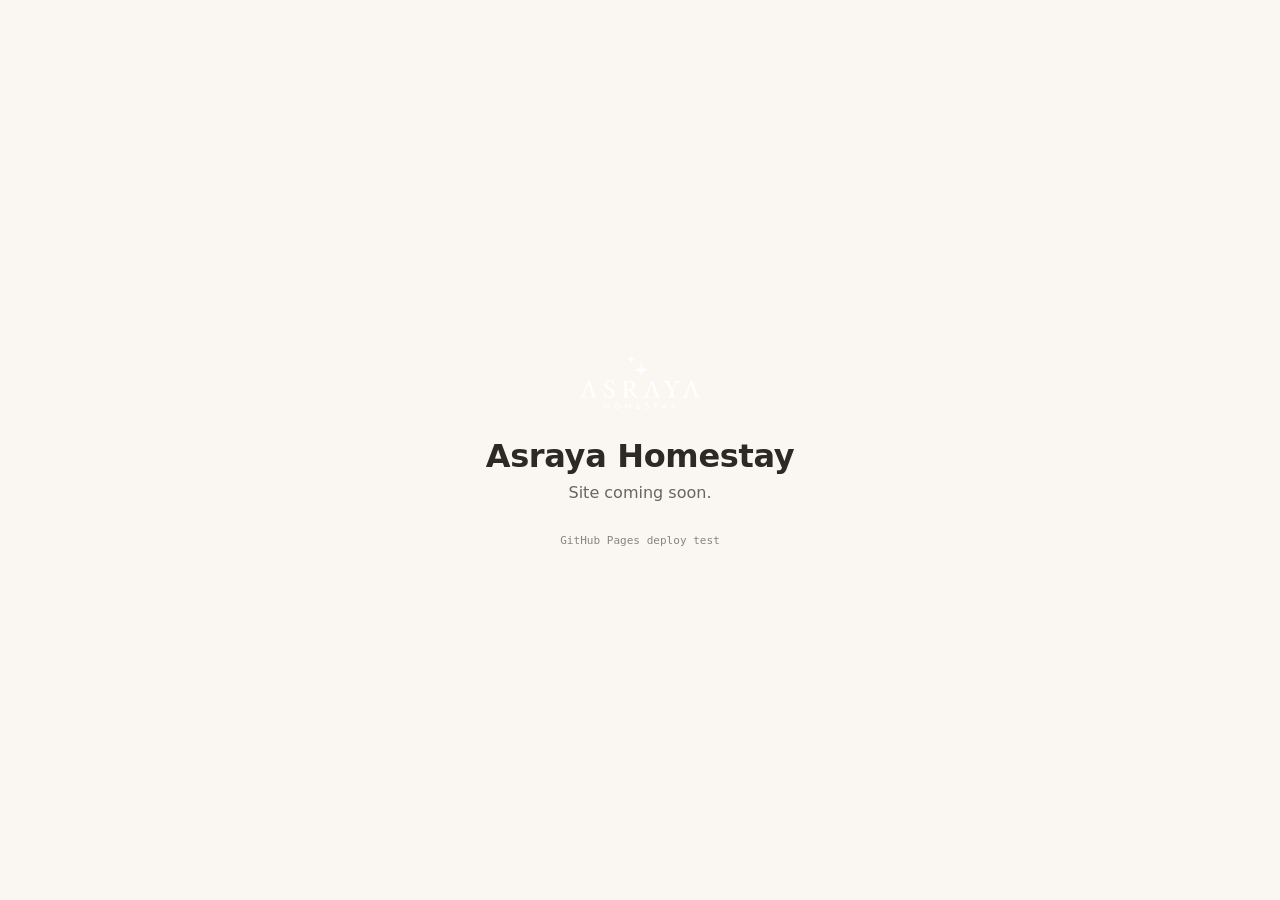
==== index.html @ b97899e9 "Add placeholder page to verify GitHub Pages deploy Co-Authored-By: Claude Opus 5 (1M context) <norep" ====
<!DOCTYPE html>
<html lang="en">
<head>
<meta charset="utf-8">
<meta name="viewport" content="width=device-width, initial-scale=1">
<title>Asraya Homestay</title>
<style>
  :root { color-scheme: light dark; }
  body {
    margin: 0;
    min-height: 100vh;
    display: grid;
    place-items: center;
    font-family: ui-sans-serif, system-ui, -apple-system, "Segoe UI", sans-serif;
    background: #faf7f2;
    color: #2c2a26;
  }
  @media (prefers-color-scheme: dark) {
    body { background: #17150f; color: #ece7dd; }
  }
  main { text-align: center; padding: 2rem; }
  img { width: 120px; height: auto; margin-bottom: 1.5rem; }
  h1 { font-size: 2rem; font-weight: 600; margin: 0 0 .5rem; letter-spacing: -.01em; }
  p { margin: 0; opacity: .7; }
  code { font-size: .85em; opacity: .55; display: block; margin-top: 2rem; }
</style>
</head>
<body>
<main>
  <img src="./logo.svg" alt="Asraya Homestay logo">
  <h1>Asraya Homestay</h1>
  <p>Site coming soon.</p>
  <code>GitHub Pages deploy test</code>
</main>
</body>
</html>
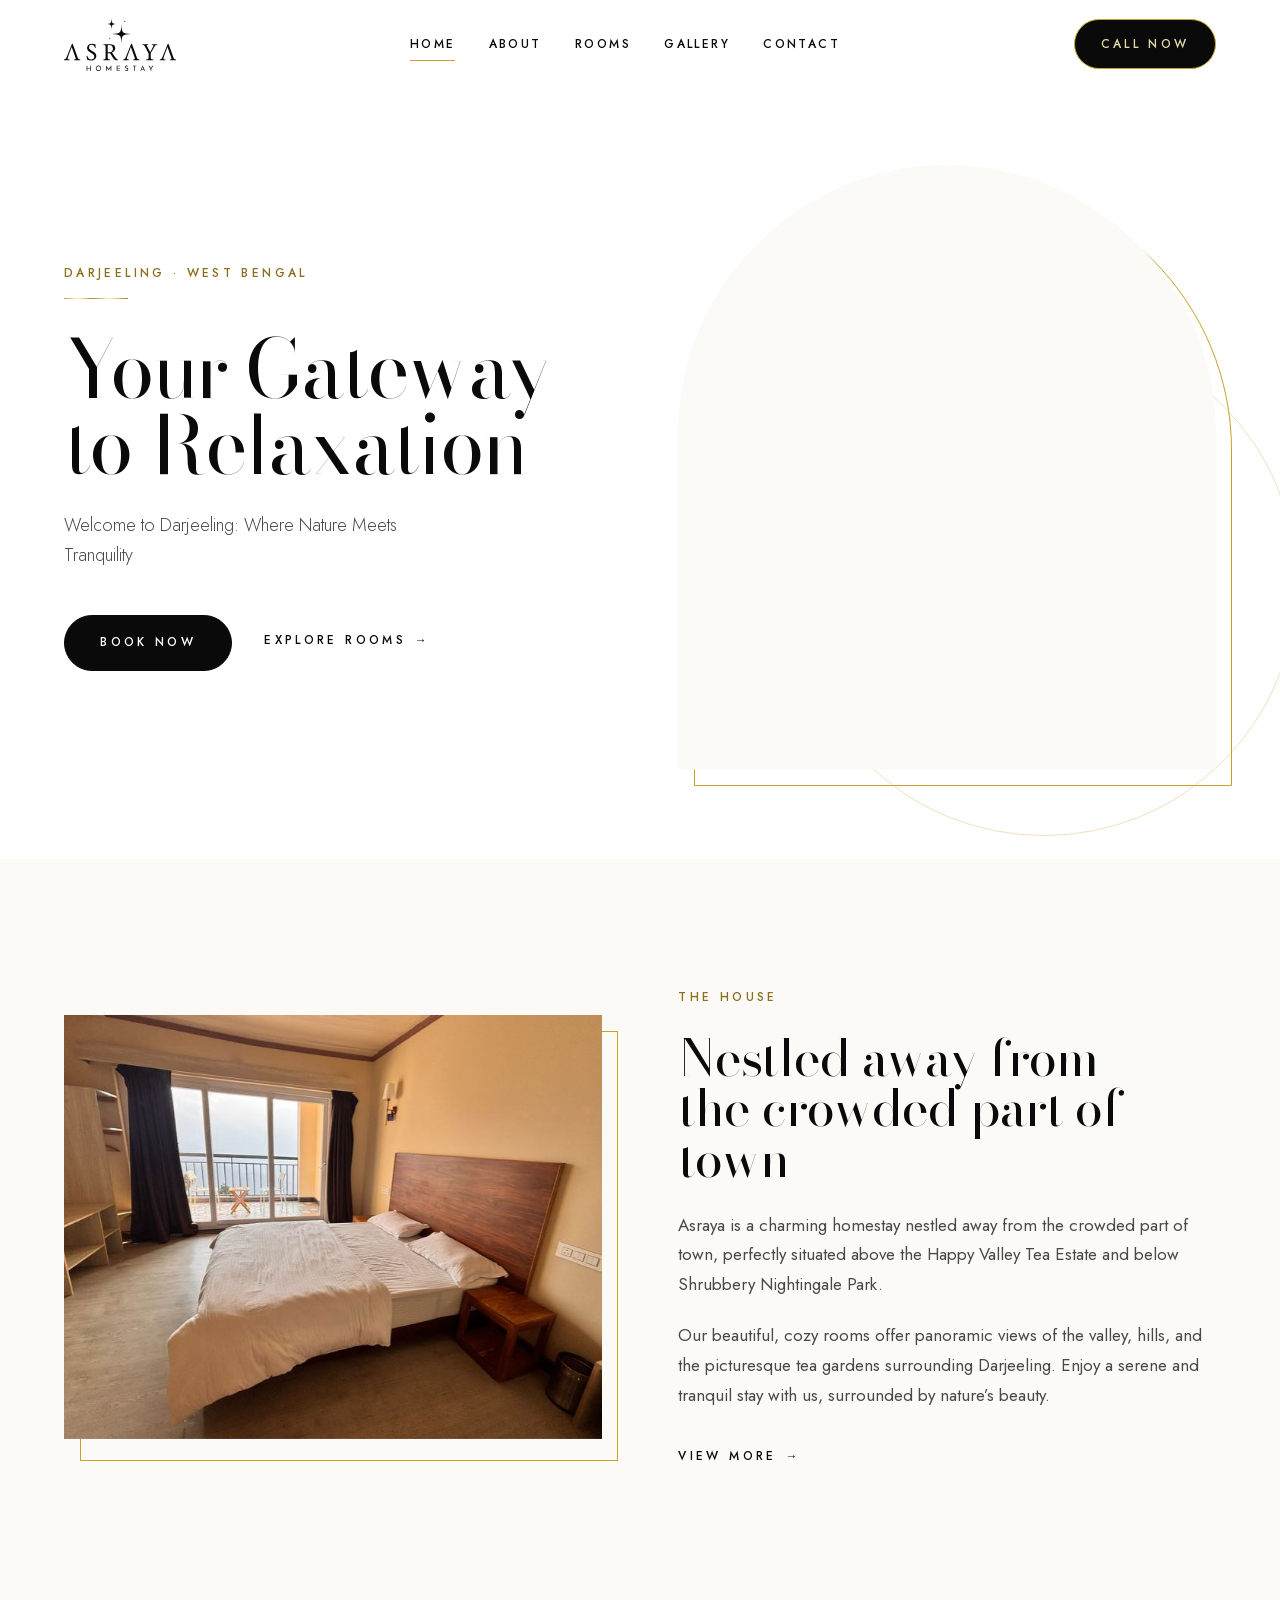
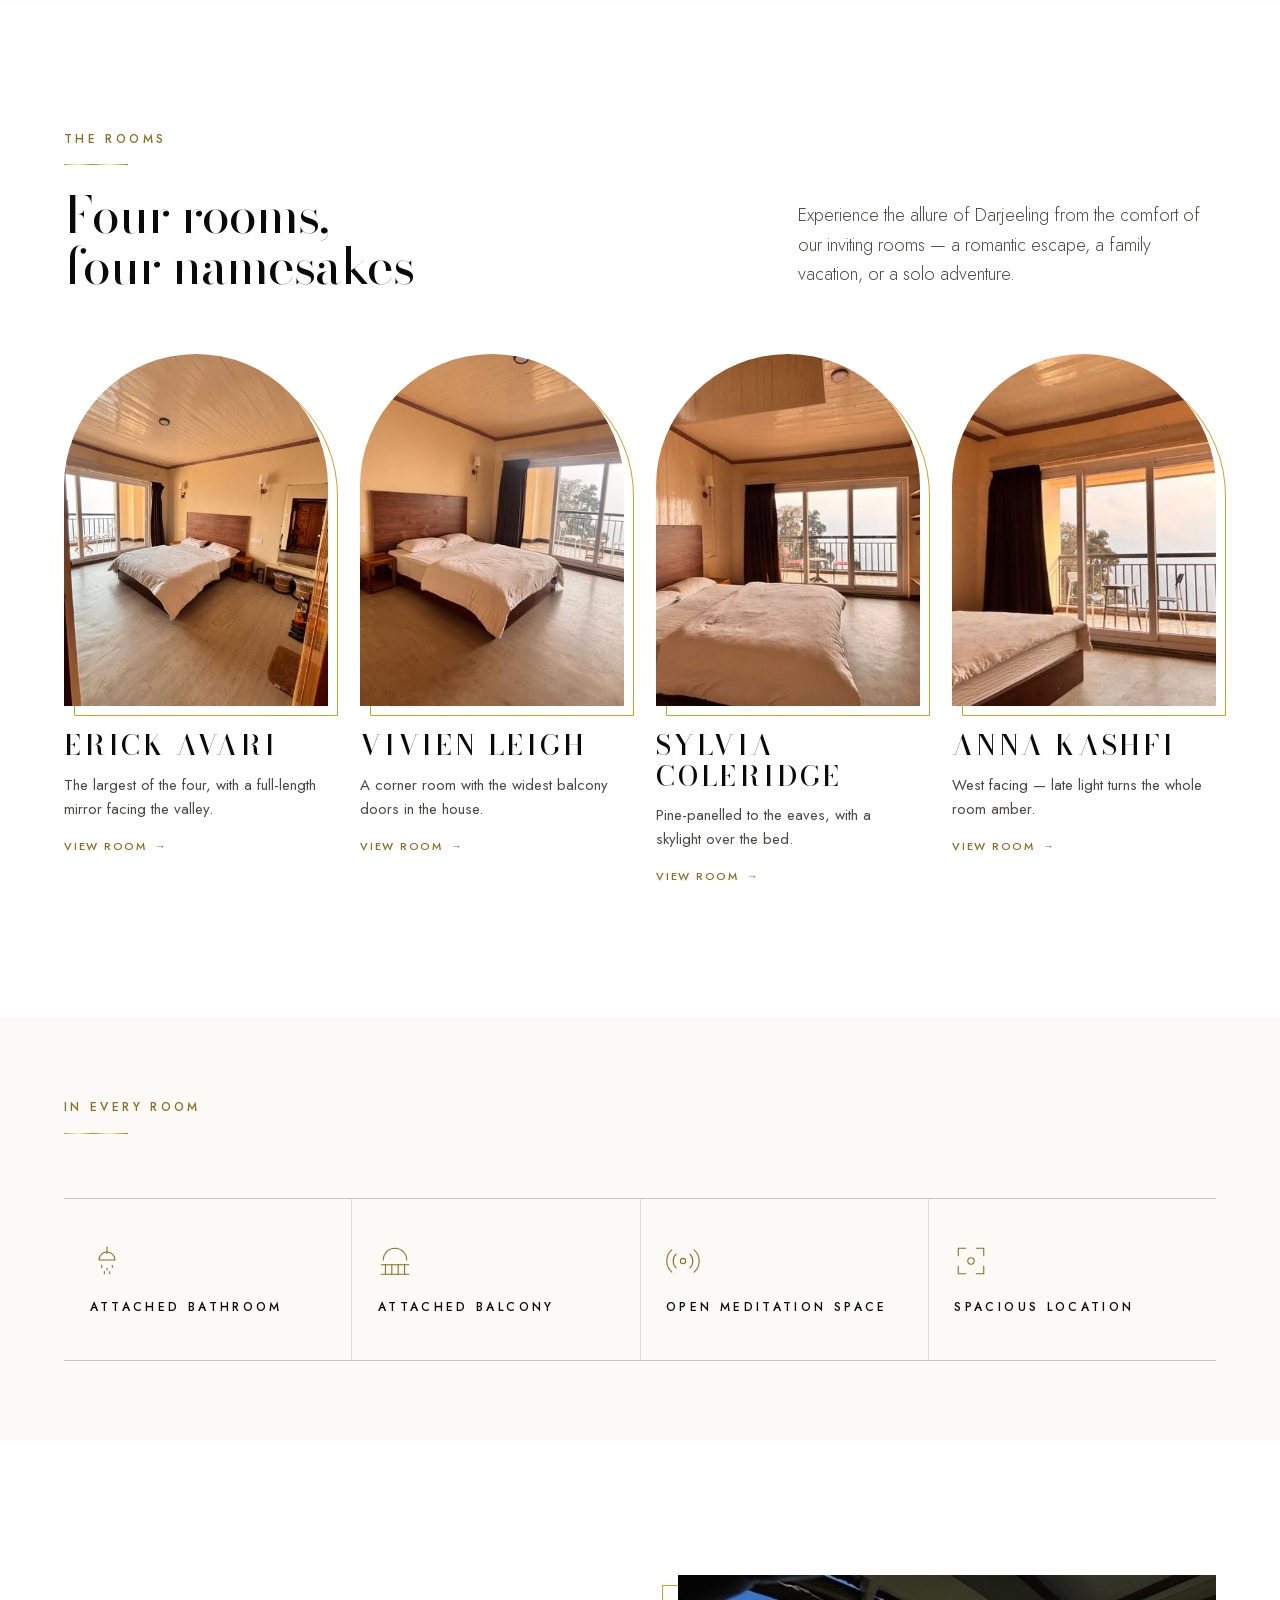
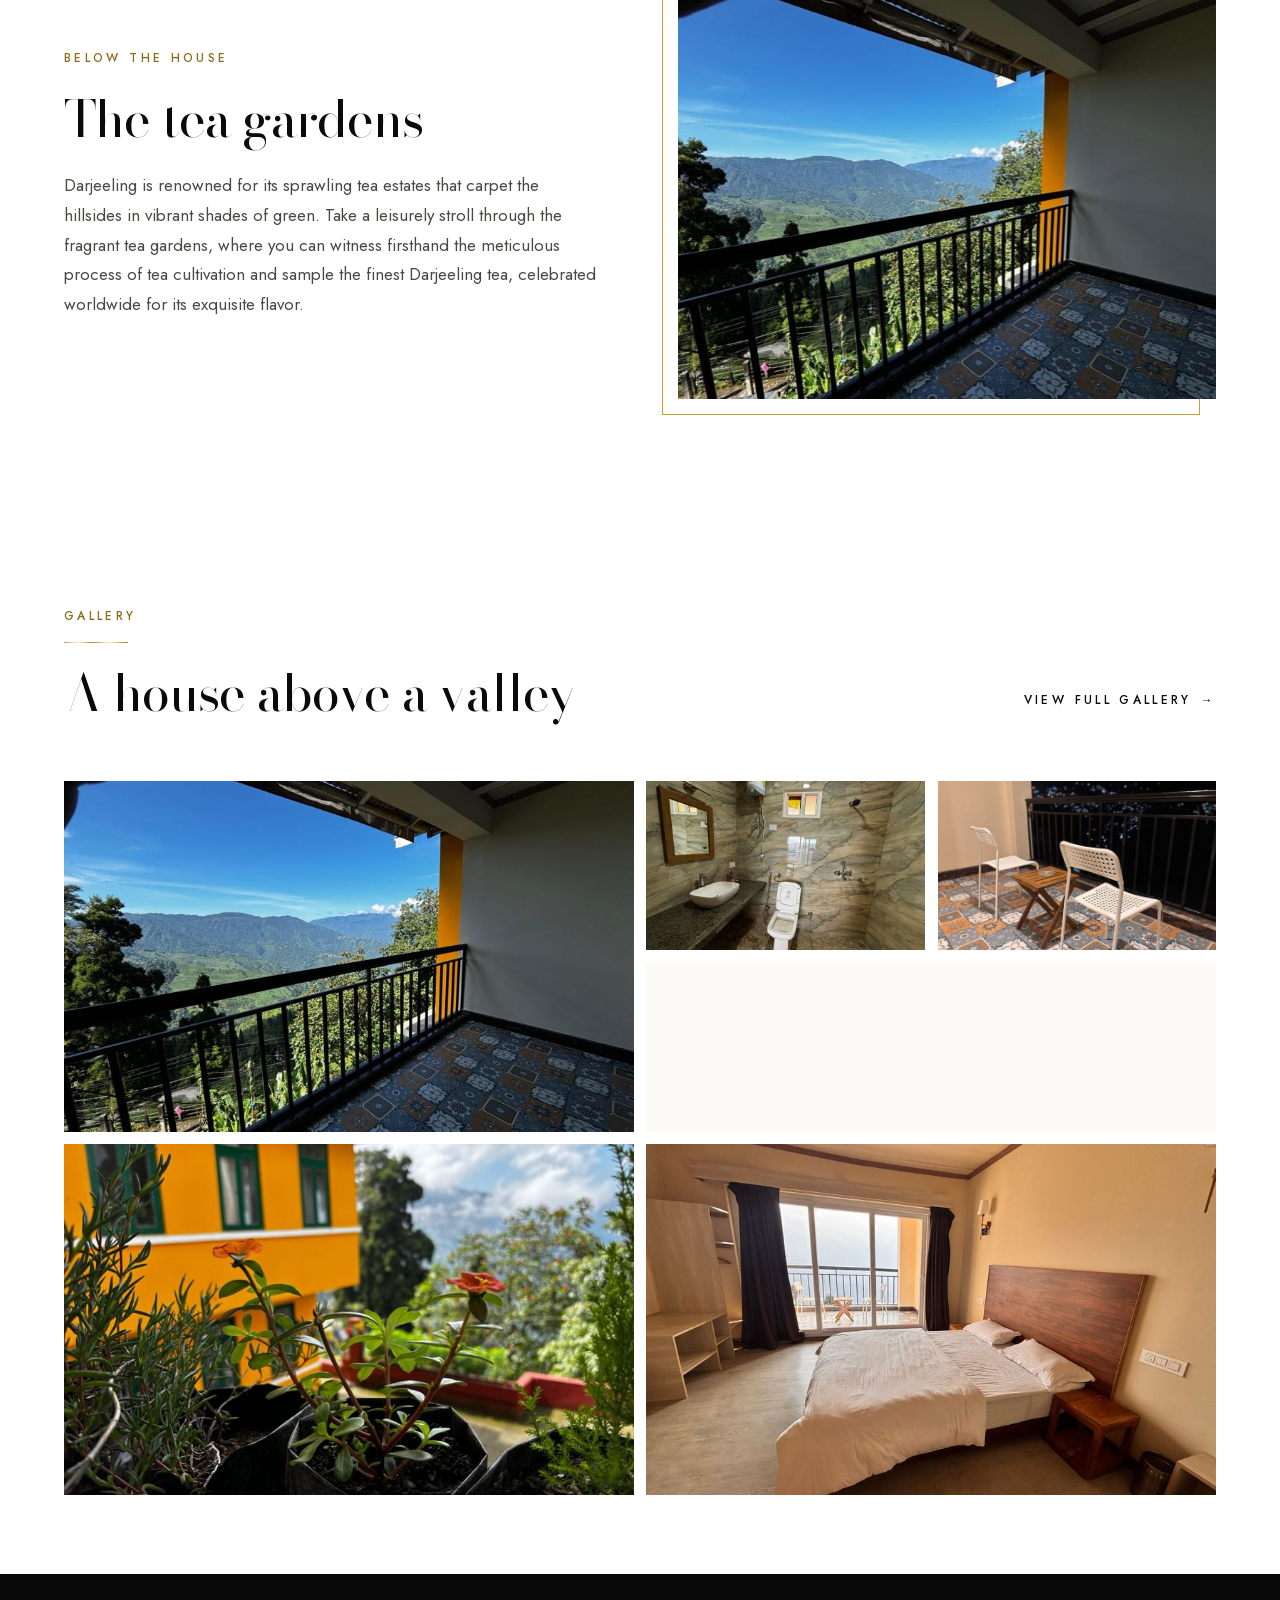
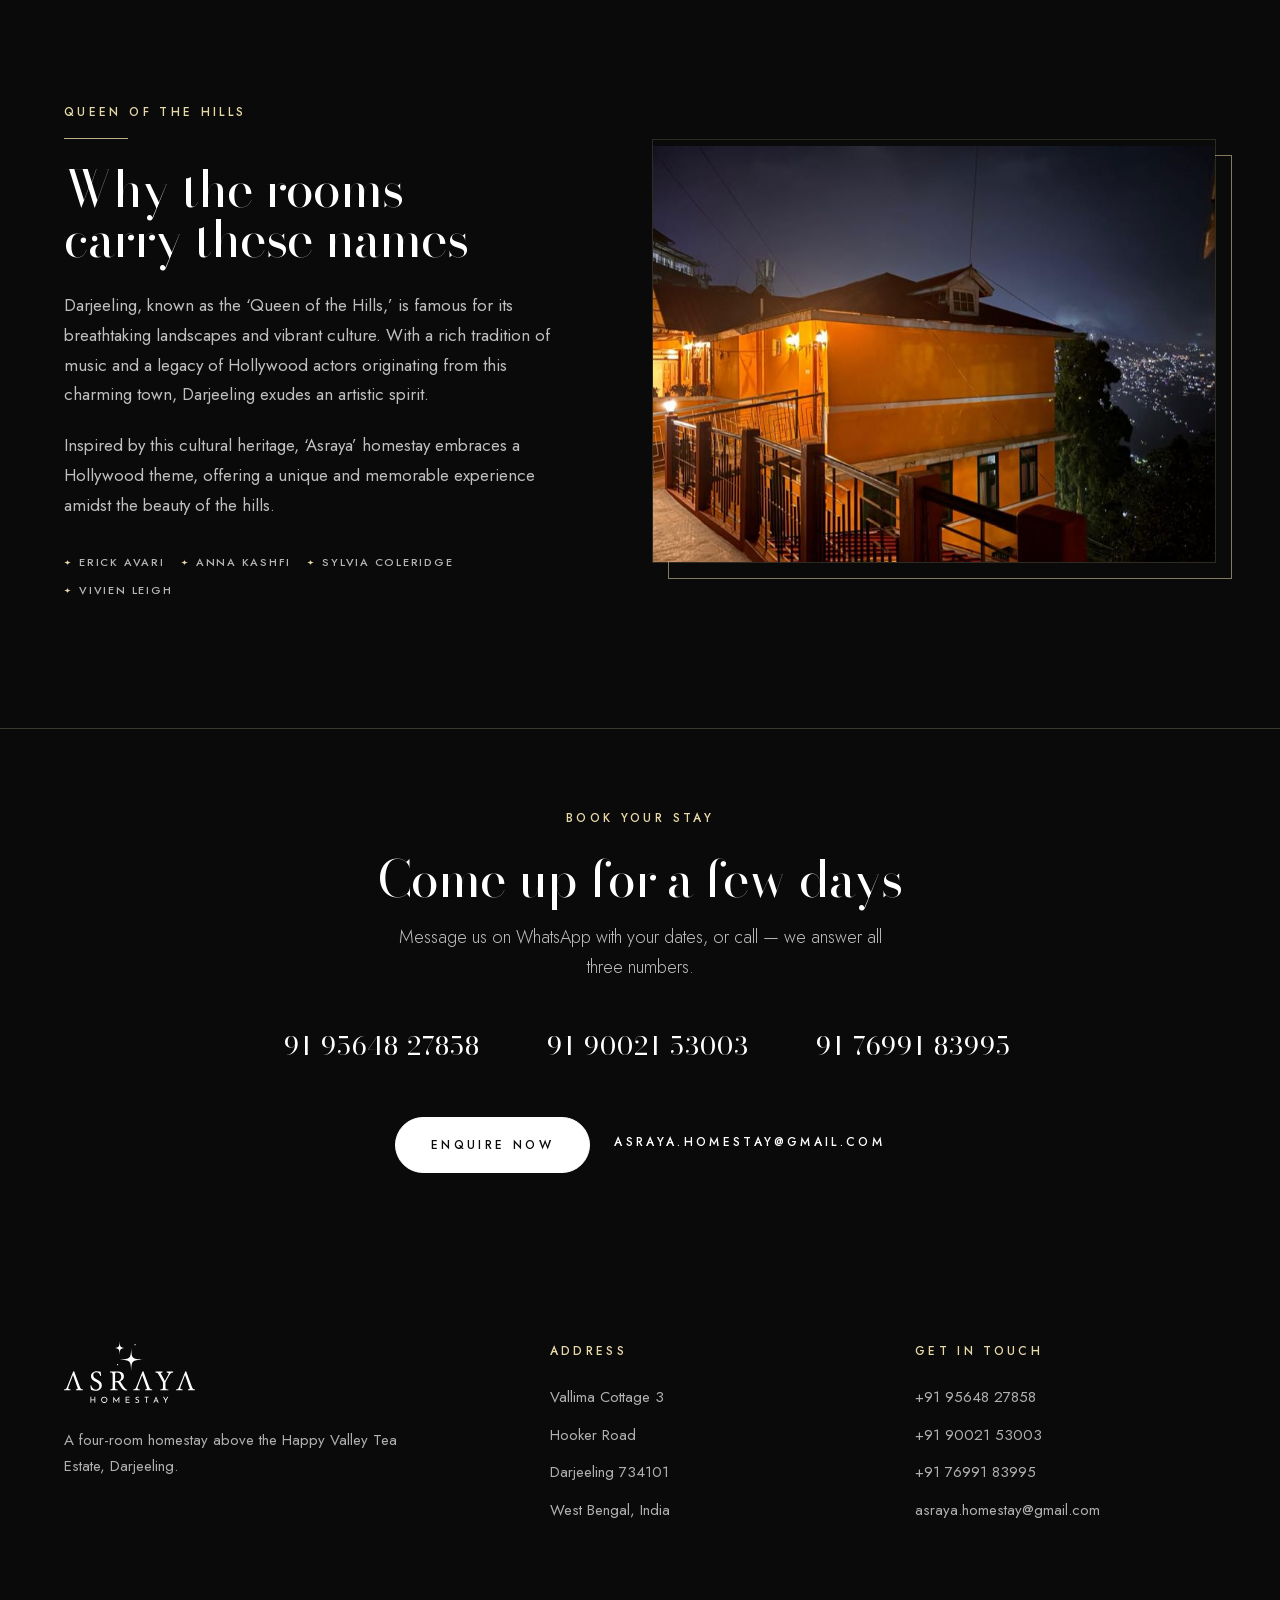
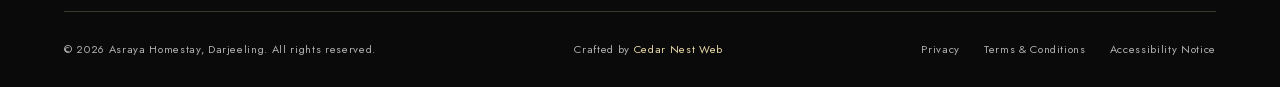
==== commit daeb8d37: "Build the Asraya Homestay site Five hand-written static pages (home, about, rooms, gallery, contact)" ====
--- a/index.html
+++ b/index.html
@@ -3,34 +3,545 @@
 <head>
 <meta charset="utf-8">
 <meta name="viewport" content="width=device-width, initial-scale=1">
-<title>Asraya Homestay</title>
-<style>
-  :root { color-scheme: light dark; }
-  body {
-    margin: 0;
-    min-height: 100vh;
-    display: grid;
-    place-items: center;
-    font-family: ui-sans-serif, system-ui, -apple-system, "Segoe UI", sans-serif;
-    background: #faf7f2;
-    color: #2c2a26;
-  }
-  @media (prefers-color-scheme: dark) {
-    body { background: #17150f; color: #ece7dd; }
-  }
-  main { text-align: center; padding: 2rem; }
-  img { width: 120px; height: auto; margin-bottom: 1.5rem; }
-  h1 { font-size: 2rem; font-weight: 600; margin: 0 0 .5rem; letter-spacing: -.01em; }
-  p { margin: 0; opacity: .7; }
-  code { font-size: .85em; opacity: .55; display: block; margin-top: 2rem; }
-</style>
+
+<title>Asraya Homestay — Darjeeling | Above Happy Valley Tea Estate</title>
+<meta name="description" content="A four-room homestay above the Happy Valley Tea Estate in Darjeeling, with panoramic valley views, attached balconies and vegetarian home-cooked meals.">
+<link rel="canonical" href="https://paharlaya.github.io/Asraya-Homestay/">
+
+<meta property="og:type" content="website">
+<meta property="og:title" content="Asraya Homestay — Darjeeling">
+<meta property="og:description" content="A four-room homestay above the Happy Valley Tea Estate in Darjeeling, with panoramic valley views and attached balconies.">
+<meta property="og:image" content="https://paharlaya.github.io/Asraya-Homestay/assets/img/gallery/exterior-dusk.jpg">
+<meta name="twitter:card" content="summary_large_image">
+<meta name="theme-color" content="#0A0A0A">
+
+<link rel="icon" href="./assets/img/brand/favicon.svg" type="image/svg+xml">
+
+<link rel="preload" href="./assets/fonts/bodoni-moda-var-latin.woff2" as="font" type="font/woff2" crossorigin>
+<link rel="preload" href="./assets/fonts/jost-var-latin.woff2" as="font" type="font/woff2" crossorigin>
+<link rel="preload" href="./assets/img/hero/balcony-golden-hour.jpg" as="image">
+<link rel="stylesheet" href="./assets/css/style.css">
+
+<!-- Sets .js before first paint so animated elements can start hidden.
+     Without JS the class never lands and everything renders visible. -->
+<script>document.documentElement.classList.add('js');</script>
 </head>
 <body>
-<main>
-  <img src="./logo.svg" alt="Asraya Homestay logo">
-  <h1>Asraya Homestay</h1>
-  <p>Site coming soon.</p>
-  <code>GitHub Pages deploy test</code>
+
+<a class="skip" href="#main">Skip to content</a>
+
+<!-- ===== HEADER ========================================================= -->
+<header class="header" id="header">
+  <div class="header__inner">
+    <a class="logo" href="./index.html">
+      <span class="logo__mark" aria-hidden="true"></span>
+      <span class="sr-only">Asraya Homestay — home</span>
+    </a>
+
+    <nav class="nav" aria-label="Primary">
+      <a class="nav__link" href="./index.html" aria-current="page">Home</a>
+      <a class="nav__link" href="./about.html">About</a>
+      <a class="nav__link" href="./rooms.html">Rooms</a>
+      <a class="nav__link" href="./gallery.html">Gallery</a>
+      <a class="nav__link" href="./contact.html">Contact</a>
+    </nav>
+
+    <div class="header__actions">
+      <a class="btn btn--call" href="tel:+919564827858">Call Now</a>
+      <button class="burger" type="button" id="burger"
+              aria-label="Open menu" aria-expanded="false" aria-controls="drawer">
+        <span class="burger__box" aria-hidden="true"><span></span><span></span></span>
+      </button>
+    </div>
+  </div>
+</header>
+
+<!-- ===== MOBILE DRAWER ================================================== -->
+<div class="drawer" id="drawer" data-open="false" aria-hidden="true">
+  <nav class="drawer__list" aria-label="Mobile">
+    <a class="drawer__link" href="./index.html" aria-current="page">Home</a>
+    <a class="drawer__link" href="./about.html">About</a>
+    <a class="drawer__link" href="./rooms.html">Rooms</a>
+    <a class="drawer__link" href="./gallery.html">Gallery</a>
+    <a class="drawer__link" href="./contact.html">Contact</a>
+  </nav>
+  <div class="drawer__foot">
+    <span class="rule" style="width:180px" aria-hidden="true"><i class="star"></i></span>
+    <a class="btn btn--on-ink" href="tel:+919564827858">Call +91 95648 27858</a>
+  </div>
+</div>
+
+<main id="main" tabindex="-1">
+
+  <!-- ===== HERO ========================================================
+       Even halves: the thesis on the left, the portal on the right.
+       ================================================================== -->
+  <section class="hero">
+    <div class="container hero__grid">
+
+      <div class="hero__intro">
+        <span class="eyebrow">Darjeeling &middot; West Bengal</span>
+        <span class="tick" aria-hidden="true"></span>
+
+        <h1 class="display display--hero hero__title" id="hero-title">
+          <span class="word">Your Gateway</span>
+          <span class="word">to Relaxation</span>
+        </h1>
+
+        <p class="lead hero__lead">
+          Welcome to Darjeeling: Where Nature Meets Tranquility
+        </p>
+
+        <div class="hero__cta">
+          <a class="btn" href="./contact.html#get-in-touch">Book Now</a>
+          <a class="tlink" href="./rooms.html">
+            Explore rooms <span class="tlink__arrow" aria-hidden="true">&rarr;</span>
+          </a>
+        </div>
+      </div>
+
+      <figure class="arch hero__arch" id="hero-arch">
+        <span class="arc hero__arc" aria-hidden="true"></span>
+        <div class="arch__frame">
+          <img src="./assets/img/hero/balcony-golden-hour.jpg"
+               srcset="./assets/img/hero/balcony-golden-hour-sm.jpg 640w,
+                       ./assets/img/hero/balcony-golden-hour.jpg 1280w"
+               sizes="(max-width: 720px) 92vw, 400px"
+               alt="Two chairs and a folding table on an Asraya balcony at golden hour, looking out over Darjeeling town spread across the hillside"
+               width="1280" height="960" fetchpriority="high" decoding="async"
+               data-parallax>
+        </div>
+      </figure>
+
+    </div>
+  </section>
+
+
+  <!-- ===== WELCOME ====================================================== -->
+  <section class="section section--bone">
+    <div class="container split">
+
+      <figure class="mount split__media" data-reveal>
+        <div class="mount__frame">
+          <img src="./assets/img/gallery/guest-room.jpg"
+               srcset="./assets/img/gallery/guest-room-sm.jpg 800w,
+                       ./assets/img/gallery/guest-room.jpg 1600w"
+               sizes="(max-width: 860px) 92vw, 46vw"
+               alt="A guest room at Asraya with a dark wooden headboard, white bedding and sliding doors opening onto the balcony"
+               width="1600" height="1200" loading="lazy" decoding="async" data-parallax>
+        </div>
+      </figure>
+
+      <div class="split__body" data-reveal>
+        <span class="eyebrow">The house</span>
+        <h2 class="display display--h2">Nestled away from<br>the crowded part of town</h2>
+        <div class="prose">
+          <p>Asraya is a charming homestay nestled away from the crowded part of town, perfectly situated above the Happy Valley Tea Estate and below Shrubbery Nightingale Park.</p>
+          <p>Our beautiful, cozy rooms offer panoramic views of the valley, hills, and the picturesque tea gardens surrounding Darjeeling. Enjoy a serene and tranquil stay with us, surrounded by nature&rsquo;s beauty.</p>
+        </div>
+        <a class="tlink" href="./about.html">
+          View more <span class="tlink__arrow" aria-hidden="true">&rarr;</span>
+        </a>
+      </div>
+
+    </div>
+  </section>
+
+
+  <!-- ===== THE FOUR ROOMS ===============================================
+       Named for screen actors with Darjeeling roots — the most distinctive
+       thing about this property, and the thing the old site never explained.
+       ================================================================== -->
+  <section class="section">
+    <div class="container">
+
+      <div class="shead shead--split" data-reveal>
+        <div>
+          <span class="eyebrow">The rooms</span>
+          <span class="tick" aria-hidden="true"></span>
+          <h2 class="display display--h2 shead__title">Four rooms,<br>four namesakes</h2>
+        </div>
+        <p class="lead" style="max-width:38ch">
+          Experience the allure of Darjeeling from the comfort of our inviting rooms &mdash;
+          a romantic escape, a family vacation, or a solo adventure.
+        </p>
+      </div>
+
+      <div class="rooms-grid" data-reveal-stagger>
+
+        <a class="rcard" href="./rooms.html#erick-avari" style="--i:0">
+          <figure class="arch rcard__media">
+            <div class="arch__frame">
+              <img src="./assets/img/rooms/erick-avari.jpg"
+                   srcset="./assets/img/rooms/erick-avari-sm.jpg 600w,
+                           ./assets/img/rooms/erick-avari.jpg 1200w"
+                   sizes="(max-width: 520px) 92vw, (max-width: 1024px) 46vw, 23vw"
+                   alt="The Erick Avari room: a wide bed facing sliding balcony doors, with a full-length mirror opposite"
+                   width="1200" height="1600" loading="lazy" decoding="async">
+            </div>
+          </figure>
+          <h3 class="rcard__name">Erick Avari</h3>
+          <p class="rcard__note">The largest of the four, with a full-length mirror facing the valley.</p>
+          <span class="rcard__more">View room <span aria-hidden="true">&rarr;</span></span>
+        </a>
+
+        <a class="rcard" href="./rooms.html#vivien-leigh" style="--i:1">
+          <figure class="arch rcard__media">
+            <div class="arch__frame">
+              <img src="./assets/img/rooms/vivien-leigh.jpg"
+                   srcset="./assets/img/rooms/vivien-leigh-sm.jpg 640w,
+                           ./assets/img/rooms/vivien-leigh.jpg 1280w"
+                   sizes="(max-width: 520px) 92vw, (max-width: 1024px) 46vw, 23vw"
+                   alt="The Vivien Leigh room: a corner room with wide balcony doors opening to mist over the valley"
+                   width="1280" height="960" loading="lazy" decoding="async">
+            </div>
+          </figure>
+          <h3 class="rcard__name">Vivien Leigh</h3>
+          <p class="rcard__note">A corner room with the widest balcony doors in the house.</p>
+          <span class="rcard__more">View room <span aria-hidden="true">&rarr;</span></span>
+        </a>
+
+        <a class="rcard" href="./rooms.html#sylvia-coleridge" style="--i:2">
+          <figure class="arch rcard__media">
+            <div class="arch__frame">
+              <img src="./assets/img/rooms/sylvia-coleridge.jpg"
+                   srcset="./assets/img/rooms/sylvia-coleridge-sm.jpg 700w,
+                           ./assets/img/rooms/sylvia-coleridge.jpg 1400w"
+                   sizes="(max-width: 520px) 92vw, (max-width: 1024px) 46vw, 23vw"
+                   alt="The Sylvia Coleridge room: pine-panelled walls, a skylight cut into the pitched roof, and red chairs on the balcony beyond"
+                   width="1400" height="1050" loading="lazy" decoding="async">
+            </div>
+          </figure>
+          <h3 class="rcard__name">Sylvia Coleridge</h3>
+          <p class="rcard__note">Pine-panelled to the eaves, with a skylight over the bed.</p>
+          <span class="rcard__more">View room <span aria-hidden="true">&rarr;</span></span>
+        </a>
+
+        <a class="rcard" href="./rooms.html#anna-kashfi" style="--i:3">
+          <figure class="arch rcard__media">
+            <div class="arch__frame">
+              <img src="./assets/img/rooms/anna-kashfi.jpg"
+                   srcset="./assets/img/rooms/anna-kashfi-sm.jpg 700w,
+                           ./assets/img/rooms/anna-kashfi.jpg 1400w"
+                   sizes="(max-width: 520px) 92vw, (max-width: 1024px) 46vw, 23vw"
+                   alt="The Anna Kashfi room: late afternoon light flooding through sliding doors onto the bed"
+                   width="1400" height="1050" loading="lazy" decoding="async">
+            </div>
+          </figure>
+          <h3 class="rcard__name">Anna Kashfi</h3>
+          <p class="rcard__note">West facing &mdash; late light turns the whole room amber.</p>
+          <span class="rcard__more">View room <span aria-hidden="true">&rarr;</span></span>
+        </a>
+
+      </div>
+    </div>
+  </section>
+
+
+  <!-- ===== FACILITIES =================================================== -->
+  <section class="section section--tight section--bone">
+    <div class="container">
+
+      <div class="shead" data-reveal>
+        <span class="eyebrow">In every room</span>
+        <span class="tick" aria-hidden="true"></span>
+      </div>
+
+      <ul class="fac-grid" data-reveal-stagger>
+        <li class="fac" style="--i:0">
+          <span class="fac__icon" aria-hidden="true">
+            <svg viewBox="0 0 32 32" stroke-linecap="round" stroke-linejoin="round">
+              <path d="M16 3v6"/>
+              <path d="M8.5 15a7.5 7.5 0 0 1 15 0z"/>
+              <path d="M11 20v2M16 22.5v2M21 20v2M13.5 26v2M18.5 26v2"/>
+            </svg>
+          </span>
+          <span class="fac__name">Attached Bathroom</span>
+        </li>
+        <li class="fac" style="--i:1">
+          <span class="fac__icon" aria-hidden="true">
+            <svg viewBox="0 0 32 32" stroke-linecap="round" stroke-linejoin="round">
+              <path d="M5 15a11 11 0 0 1 22 0"/>
+              <path d="M3 19.5h26M3 28.5h26"/>
+              <path d="M7 19.5v9M13 19.5v9M19 19.5v9M25 19.5v9"/>
+            </svg>
+          </span>
+          <span class="fac__name">Attached Balcony</span>
+        </li>
+        <li class="fac" style="--i:2">
+          <span class="fac__icon" aria-hidden="true">
+            <svg viewBox="0 0 32 32" stroke-linecap="round" stroke-linejoin="round">
+              <circle cx="16" cy="16" r="2.5"/>
+              <path d="M22.5 9.5a9 9 0 0 1 0 13M9.5 22.5a9 9 0 0 1 0-13"/>
+              <path d="M26.5 5.5a14 14 0 0 1 0 21M5.5 26.5a14 14 0 0 1 0-21"/>
+            </svg>
+          </span>
+          <span class="fac__name">Open Meditation Space</span>
+        </li>
+        <li class="fac" style="--i:3">
+          <span class="fac__icon" aria-hidden="true">
+            <svg viewBox="0 0 32 32" stroke-linecap="round" stroke-linejoin="round">
+              <path d="M4 11V4h7M21 4h7v7M28 21v7h-7M11 28H4v-7"/>
+              <circle cx="16" cy="16" r="3"/>
+            </svg>
+          </span>
+          <span class="fac__name">Spacious Location</span>
+        </li>
+      </ul>
+    </div>
+  </section>
+
+
+  <!-- ===== TEA GARDENS ================================================== -->
+  <section class="section">
+    <div class="container split split--reverse">
+
+      <figure class="mount mount--flip split__media" data-reveal>
+        <div class="mount__frame">
+          <img src="./assets/img/gallery/valley-tea-view.jpg"
+               srcset="./assets/img/gallery/valley-tea-view-sm.jpg 800w,
+                       ./assets/img/gallery/valley-tea-view.jpg 1600w"
+               sizes="(max-width: 860px) 92vw, 46vw"
+               alt="The view from an Asraya balcony across the valley to the tea gardens and forested ridges beyond"
+               width="1600" height="1200" loading="lazy" decoding="async" data-parallax>
+        </div>
+      </figure>
+
+      <div class="split__body" data-reveal>
+        <span class="eyebrow">Below the house</span>
+        <h2 class="display display--h2">The tea gardens</h2>
+        <div class="prose">
+          <p>Darjeeling is renowned for its sprawling tea estates that carpet the hillsides in vibrant shades of green. Take a leisurely stroll through the fragrant tea gardens, where you can witness firsthand the meticulous process of tea cultivation and sample the finest Darjeeling tea, celebrated worldwide for its exquisite flavor.</p>
+        </div>
+      </div>
+
+    </div>
+  </section>
+
+
+  <!-- ===== GALLERY STRIP ================================================ -->
+  <section class="section section--tight">
+    <div class="container">
+
+      <div class="shead shead--split" data-reveal>
+        <div>
+          <span class="eyebrow">Gallery</span>
+          <span class="tick" aria-hidden="true"></span>
+          <h2 class="display display--h2 shead__title">A house above a valley</h2>
+        </div>
+        <a class="tlink" href="./gallery.html">
+          View full gallery <span class="tlink__arrow" aria-hidden="true">&rarr;</span>
+        </a>
+      </div>
+
+      <div class="mosaic" data-reveal>
+        <a class="mtile mtile--wide mtile--tall" href="./gallery.html">
+          <img src="./assets/img/gallery/valley-tea-view.jpg"
+               srcset="./assets/img/gallery/valley-tea-view-sm.jpg 800w,
+                       ./assets/img/gallery/valley-tea-view.jpg 1600w"
+               sizes="(max-width: 760px) 100vw, 50vw"
+               alt="Valley and tea gardens seen from the balcony" width="1600" height="1200" loading="lazy" decoding="async">
+          <span class="mtile__veil" aria-hidden="true"></span>
+          <span class="mtile__cap">Tea garden view</span>
+        </a>
+        <a class="mtile" href="./gallery.html">
+          <img src="./assets/img/gallery/bath-vanity-sm.jpg" alt="Marble bathroom with vessel basin"
+               width="800" height="600" loading="lazy" decoding="async">
+          <span class="mtile__veil" aria-hidden="true"></span>
+          <span class="mtile__cap">Attached bathroom</span>
+        </a>
+        <a class="mtile" href="./gallery.html">
+          <img src="./assets/img/gallery/balcony-night-sm.jpg" alt="Balcony at night above the town lights"
+               width="640" height="480" loading="lazy" decoding="async">
+          <span class="mtile__veil" aria-hidden="true"></span>
+          <span class="mtile__cap">Evening view</span>
+        </a>
+        <a class="mtile mtile--wide" href="./gallery.html">
+          <img src="./assets/img/hero/balcony-golden-hour.jpg"
+               srcset="./assets/img/hero/balcony-golden-hour-sm.jpg 800w,
+                       ./assets/img/hero/balcony-golden-hour.jpg 1600w"
+               sizes="(max-width: 760px) 100vw, 50vw"
+               alt="Two chairs and a table on an Asraya balcony at golden hour, above Darjeeling town" width="1280" height="960" loading="lazy" decoding="async">
+          <span class="mtile__veil" aria-hidden="true"></span>
+          <span class="mtile__cap">Golden hour</span>
+        </a>
+        <a class="mtile mtile--wide mtile--tall" href="./gallery.html">
+          <img src="./assets/img/gallery/garden-blooms.jpg"
+               srcset="./assets/img/gallery/garden-blooms-sm.jpg 800w,
+                       ./assets/img/gallery/garden-blooms.jpg 1600w"
+               sizes="(max-width: 760px) 100vw, 50vw"
+               alt="Potted portulaca in flower on the terrace, against Asraya's saffron facade and green window frames" width="1600" height="1200" loading="lazy" decoding="async">
+          <span class="mtile__veil" aria-hidden="true"></span>
+          <span class="mtile__cap">The terrace</span>
+        </a>
+        <a class="mtile mtile--wide mtile--tall" href="./gallery.html">
+          <img src="./assets/img/gallery/guest-room.jpg"
+               srcset="./assets/img/gallery/guest-room-sm.jpg 800w,
+                       ./assets/img/gallery/guest-room.jpg 1600w"
+               sizes="(max-width: 760px) 100vw, 50vw"
+               alt="A guest room with balcony doors" width="1600" height="1200" loading="lazy" decoding="async">
+          <span class="mtile__veil" aria-hidden="true"></span>
+          <span class="mtile__cap">Guest room</span>
+        </a>
+      </div>
+    </div>
+  </section>
+
+
+  <!-- ===== QUEEN OF THE HILLS (the page turns to night) ================= -->
+  <section class="section section--ink feature on-ink">
+    <div class="container feature__grid">
+
+      <div data-reveal>
+        <span class="eyebrow">Queen of the Hills</span>
+        <span class="tick" aria-hidden="true"></span>
+        <h2 class="display display--h2 shead__title">Why the rooms<br>carry these names</h2>
+        <div class="prose" style="margin-top:1.75rem">
+          <p>Darjeeling, known as the &lsquo;Queen of the Hills,&rsquo; is famous for its breathtaking landscapes and vibrant culture. With a rich tradition of music and a legacy of Hollywood actors originating from this charming town, Darjeeling exudes an artistic spirit.</p>
+          <p>Inspired by this cultural heritage, &lsquo;Asraya&rsquo; homestay embraces a Hollywood theme, offering a unique and memorable experience amidst the beauty of the hills.</p>
+        </div>
+        <div class="chips" style="margin-top:2rem">
+          <span class="chip"><i class="star" aria-hidden="true"></i>Erick Avari</span>
+          <span class="chip"><i class="star" aria-hidden="true"></i>Anna Kashfi</span>
+          <span class="chip"><i class="star" aria-hidden="true"></i>Sylvia Coleridge</span>
+          <span class="chip"><i class="star" aria-hidden="true"></i>Vivien Leigh</span>
+        </div>
+      </div>
+
+      <figure class="mount feature__media" data-reveal>
+        <div class="mount__frame">
+          <img src="./assets/img/gallery/exterior-dusk.jpg"
+               srcset="./assets/img/gallery/exterior-dusk-sm.jpg 800w,
+                       ./assets/img/gallery/exterior-dusk.jpg 1600w"
+               sizes="(max-width: 860px) 92vw, 50vw"
+               alt="Asraya's saffron-painted cottage lit from within at dusk, with the lights of Darjeeling town scattered on the hillside below"
+               width="1600" height="1200" loading="lazy" decoding="async" data-parallax>
+        </div>
+      </figure>
+
+    </div>
+  </section>
+
+
+  <!-- ===== BOOKING BAND ================================================= -->
+  <section class="section section--tight section--ink booking on-ink" id="book">
+    <div class="container container--narrow">
+      <div data-reveal>
+        <span class="eyebrow">Book your stay</span>
+        <h2 class="display display--h2 booking__title">Come up for a few days</h2>
+        <p class="lead booking__sub">
+          Message us on WhatsApp with your dates, or call &mdash; we answer all three numbers.
+        </p>
+
+        <div class="booking__numbers">
+          <a class="booking__num" href="tel:+919564827858">+91 95648 27858</a>
+          <a class="booking__num" href="tel:+919002153003">+91 90021 53003</a>
+          <a class="booking__num" href="tel:+917699183995">+91 76991 83995</a>
+        </div>
+
+        <div class="booking__cta">
+          <a class="btn btn--on-ink" href="./contact.html#get-in-touch">Enquire now</a>
+          <a class="tlink" href="mailto:asraya.homestay@gmail.com">
+            asraya.homestay@gmail.com
+          </a>
+        </div>
+      </div>
+    </div>
+  </section>
+
 </main>
+
+
+<!-- ===== FOOTER ========================================================= -->
+<footer class="footer">
+  <div class="container">
+    <div class="footer__top">
+
+      <div>
+        <span class="footer__logo" aria-hidden="true"></span>
+        <p style="margin-top:1.5rem;max-width:34ch;font-size:var(--fs-small)">
+          A four-room homestay above the Happy Valley Tea Estate, Darjeeling.
+        </p>
+      </div>
+
+      <div>
+        <h2 class="footer__title">Address</h2>
+        <address class="footer__list" style="font-style:normal">
+          <span>Vallima Cottage 3</span>
+          <span>Hooker Road</span>
+          <span>Darjeeling 734101</span>
+          <span>West Bengal, India</span>
+        </address>
+      </div>
+
+      <div>
+        <h2 class="footer__title">Get in touch</h2>
+        <ul class="footer__list">
+          <li><a href="tel:+919564827858">+91 95648 27858</a></li>
+          <li><a href="tel:+919002153003">+91 90021 53003</a></li>
+          <li><a href="tel:+917699183995">+91 76991 83995</a></li>
+          <li><a href="mailto:asraya.homestay@gmail.com">asraya.homestay@gmail.com</a></li>
+        </ul>
+      </div>
+
+    </div>
+
+    <div class="footer__bottom">
+      <span>&copy; <span id="year">2026</span> Asraya Homestay, Darjeeling. All rights reserved.</span>
+      <span class="footer__craft">Crafted by
+        <a href="https://cedarnestweb.vercel.app/" target="_blank" rel="noopener">Cedar Nest Web</a>
+      </span>
+      <nav class="footer__legal" aria-label="Legal">
+        <a href="https://asrayahomestay.com/privacy/">Privacy</a>
+        <a href="https://asrayahomestay.com/terms-and-conditions/">Terms &amp; Conditions</a>
+        <a href="https://asrayahomestay.com/accessibility-notice/">Accessibility Notice</a>
+      </nav>
+    </div>
+  </div>
+</footer>
+
+
+<!-- ===== FLOATING WHATSAPP ============================================== -->
+<a class="wa" id="wa" data-visible="false"
+   href="https://wa.me/919564827858?text=Hello%20Asraya%20Homestay%2C%20I%27d%20like%20to%20enquire%20about%20a%20stay."
+   target="_blank" rel="noopener">
+  <span class="wa__ring" aria-hidden="true"></span>
+  <span class="wa__icon" aria-hidden="true">
+    <svg viewBox="0 0 24 24"><path d="M17.47 14.38c-.3-.15-1.76-.87-2.03-.97-.27-.1-.47-.15-.67.15-.2.3-.77.96-.94 1.16-.17.2-.35.22-.65.07-.3-.15-1.25-.46-2.39-1.47-.88-.79-1.48-1.76-1.65-2.06-.17-.3-.02-.46.13-.61.13-.13.3-.35.45-.52.15-.17.2-.3.3-.5.1-.2.05-.37-.02-.52-.08-.15-.67-1.61-.92-2.21-.24-.58-.49-.5-.67-.51h-.57c-.2 0-.52.07-.79.37-.27.3-1.04 1.01-1.04 2.48s1.06 2.87 1.21 3.07c.15.2 2.1 3.2 5.08 4.49.71.3 1.26.49 1.69.63.71.22 1.36.19 1.87.12.57-.09 1.76-.72 2.01-1.41.25-.7.25-1.29.17-1.42-.07-.13-.27-.2-.57-.35zM12.04 21.5h-.01a9.44 9.44 0 0 1-4.8-1.32l-.34-.2-3.57.94.95-3.48-.22-.36a9.42 9.42 0 0 1-1.44-5.03c0-5.2 4.24-9.44 9.45-9.44 2.52 0 4.89.99 6.67 2.77a9.38 9.38 0 0 1 2.76 6.68c0 5.2-4.24 9.44-9.45 9.44zM20.5 3.49A11.36 11.36 0 0 0 12.04 0C5.77 0 .67 5.1.67 11.37c0 2 .52 3.95 1.52 5.67L.57 24l7.1-1.86a11.34 11.34 0 0 0 5.42 1.38h.01c6.26 0 11.36-5.1 11.36-11.37 0-3.04-1.18-5.89-3.33-8.04z"/></svg>
+  </span>
+  <span class="wa__label">Chat with us</span>
+  <span class="sr-only">Chat with Asraya Homestay on WhatsApp (opens in a new tab)</span>
+</a>
+
+
+<script type="application/ld+json">
+{
+  "@context": "https://schema.org",
+  "@type": "LodgingBusiness",
+  "name": "Asraya Homestay",
+  "description": "A four-room homestay above the Happy Valley Tea Estate in Darjeeling, with panoramic valley views, attached balconies and vegetarian home-cooked meals.",
+  "url": "https://paharlaya.github.io/Asraya-Homestay/",
+  "image": "https://paharlaya.github.io/Asraya-Homestay/assets/img/gallery/exterior-dusk.jpg",
+  "email": "asraya.homestay@gmail.com",
+  "telephone": ["+919564827858", "+919002153003", "+917699183995"],
+  "numberOfRooms": 4,
+  "address": {
+    "@type": "PostalAddress",
+    "streetAddress": "Vallima Cottage 3, Hooker Road",
+    "addressLocality": "Darjeeling",
+    "addressRegion": "West Bengal",
+    "postalCode": "734101",
+    "addressCountry": "IN"
+  },
+  "amenityFeature": [
+    { "@type": "LocationFeatureSpecification", "name": "Attached Bathroom", "value": true },
+    { "@type": "LocationFeatureSpecification", "name": "Attached Balcony", "value": true },
+    { "@type": "LocationFeatureSpecification", "name": "Open Meditation Space", "value": true },
+    { "@type": "LocationFeatureSpecification", "name": "High-speed internet access", "value": true }
+  ]
+}
+</script>
+
+<script src="./assets/js/main.js" defer></script>
 </body>
 </html>
--- a/assets/css/style.css
+++ b/assets/css/style.css
@@ -0,0 +1,1822 @@
+/* ==========================================================================
+   ASRAYA HOMESTAY
+   Darjeeling, West Bengal
+
+   Concept — "The Portal"
+   Every room photograph in this house is composed around a sliding glass
+   balcony door. The arch is not decoration borrowed from a moodboard; it is
+   a description of the building. It recurs at every scale: hero, room
+   portraits, gallery hover, and shrunk to a bullet.
+
+   Contents
+     01  Fonts
+     02  Tokens
+     03  Reset
+     04  Base typography
+     05  Layout primitives
+     06  Components
+     07  Header & navigation
+     08  Footer
+     09  Floating WhatsApp
+     10  Utilities & motion
+   ========================================================================== */
+
+
+/* 01  FONTS ================================================================
+   Both faces are variable — one 46KB + one 26KB file covers every weight.
+   Bodoni Moda: a true Didone. Chosen over Playfair/Cormorant because the
+   existing Asraya wordmark already *is* a high-contrast serif, and because
+   Didone is the shared language of film title cards and fashion houses —
+   which is exactly where a homestay named after screen actors sits.
+   ------------------------------------------------------------------------ */
+
+@font-face {
+  font-family: 'Bodoni Moda';
+  src: url('../fonts/bodoni-moda-var-latin.woff2') format('woff2');
+  font-weight: 400 500;
+  font-style: normal;
+  font-display: swap;
+}
+
+@font-face {
+  font-family: 'Jost';
+  src: url('../fonts/jost-var-latin.woff2') format('woff2');
+  font-weight: 300 500;
+  font-style: normal;
+  font-display: swap;
+}
+
+
+/* 02  TOKENS =============================================================== */
+
+:root {
+  /* ---- colour ---------------------------------------------------------- */
+  --white:      #FFFFFF;   /* true white, not cream — sharper, more couture */
+  --bone:       #FBFAF7;   /* alternate band, barely-there warmth           */
+  --ink:        #0A0A0A;   /* full-bleed dark sections, display type        */
+  --ink-soft:   #4A4844;   /* body text                                     */
+  --gold:       #C9A227;   /* DECORATION ONLY — 2.4:1 on white, fails AA    */
+  --gold-deep:  #8A6D1F;   /* gold text on white — 5.0:1, passes AA         */
+  --gold-light: #E8D9A8;   /* gold text on ink   — 11:1, passes AAA         */
+
+  --line:       rgba(10, 10, 10, .12);   /* hairline on light */
+  --line-dark:  rgba(232, 217, 168, .22); /* hairline on ink  */
+
+  --gold-leaf: linear-gradient(135deg,
+                #BF953F 0%, #FCF6BA 22%, #B38728 45%,
+                #FBF5B7 70%, #AA771C 100%);
+
+  /* ---- type ------------------------------------------------------------ */
+  --display: 'Bodoni Moda', 'Didot', 'Bodoni MT', Georgia, serif;
+  --body:    'Jost', -apple-system, BlinkMacSystemFont, 'Segoe UI', sans-serif;
+
+  /* Bodoni's hairlines vanish under 28px — nothing below --fs-h3 uses it. */
+  /* Sized to fit a half-width column. 7vw/6.5rem overflowed: "to Relaxation"
+     in a Didone runs ~6.2x the font size, wider than the column allows. */
+  --fs-hero:    clamp(2.5rem, 4.6vw, 5rem);
+  --fs-h1:      clamp(2.5rem, 5.2vw, 4.25rem);
+  --fs-h2:      clamp(2rem, 4vw, 3.25rem);
+  --fs-h3:      clamp(1.75rem, 2.6vw, 2.125rem);
+  --fs-lead:    clamp(1.0625rem, 1.4vw, 1.25rem);
+  --fs-body:    1.0625rem;
+  --fs-small:   .9375rem;
+  --fs-eyebrow: .75rem;
+  --fs-chip:    .6875rem;
+
+  --track-eyebrow: .28em;
+  --track-billing: .18em;   /* room names — the title-card treatment */
+  --track-chip:    .16em;
+  --track-nav:     .2em;
+
+  /* ---- space ----------------------------------------------------------- */
+  --gutter:  clamp(1.25rem, 5vw, 4rem);
+  --maxw:    1320px;
+  --measure: 62ch;
+  --section: clamp(5rem, 10vw, 9rem);
+
+  /* ---- form ------------------------------------------------------------ */
+  --arch:   999px 999px 0 0;   /* semicircular top, straight sides & foot */
+  --mount:  16px;              /* how far the gold mount sits out of register */
+  --header: 88px;
+
+  --ease: cubic-bezier(.22, .61, .36, 1);
+}
+
+@media (max-width: 760px) {
+  :root { --header: 68px; --mount: 10px; }
+}
+
+
+/* 03  RESET ================================================================ */
+
+*, *::before, *::after { box-sizing: border-box; }
+
+html {
+  -webkit-text-size-adjust: 100%;
+  scroll-behavior: smooth;
+  scroll-padding-top: calc(var(--header) + 1.5rem);
+}
+
+body {
+  margin: 0;
+  background: var(--white);
+  color: var(--ink-soft);
+  font-family: var(--body);
+  font-size: var(--fs-body);
+  font-weight: 400;
+  line-height: 1.75;
+  -webkit-font-smoothing: antialiased;
+  -moz-osx-font-smoothing: grayscale;
+  overflow-x: hidden;
+}
+
+img, picture, svg, video { display: block; max-width: 100%; }
+img { height: auto; }
+
+button, input, select, textarea { font: inherit; color: inherit; }
+button { background: none; border: 0; cursor: pointer; }
+
+h1, h2, h3, h4, p, figure, blockquote { margin: 0; }
+ul, ol { margin: 0; padding: 0; list-style: none; }
+
+a { color: inherit; text-decoration: none; }
+
+:focus-visible {
+  outline: 2px solid var(--gold-deep);
+  outline-offset: 3px;
+  border-radius: 2px;
+}
+
+::selection { background: var(--gold-light); color: var(--ink); }
+
+
+/* 04  BASE TYPOGRAPHY ====================================================== */
+
+.display {
+  font-family: var(--display);
+  font-weight: 400;
+  color: var(--ink);
+  line-height: .98;
+  letter-spacing: -.02em;
+  font-optical-sizing: auto;
+}
+
+.display--hero { font-size: var(--fs-hero); line-height: .95; }
+.display--h1   { font-size: var(--fs-h1); }
+.display--h2   { font-size: var(--fs-h2); }
+.display--h3   { font-size: var(--fs-h3); line-height: 1.1; }
+
+.lead {
+  font-size: var(--fs-lead);
+  font-weight: 300;
+  line-height: 1.65;
+  max-width: 46ch;
+}
+
+.prose  { max-width: var(--measure); }
+.prose p + p { margin-top: 1.25em; }
+
+.eyebrow {
+  display: block;
+  font-size: var(--fs-eyebrow);
+  font-weight: 500;
+  letter-spacing: var(--track-eyebrow);
+  text-transform: uppercase;
+  color: var(--gold-deep);
+}
+
+/* On ink, gold text must switch to the light tint to stay readable. */
+.on-ink .eyebrow { color: var(--gold-light); }
+.on-ink .display { color: var(--white); }
+.on-ink          { color: rgba(255, 255, 255, .74); }
+
+
+/* 05  LAYOUT PRIMITIVES ==================================================== */
+
+.container {
+  width: 100%;
+  max-width: var(--maxw);
+  margin-inline: auto;
+  padding-inline: var(--gutter);
+}
+
+.container--narrow { max-width: 940px; }
+
+.section { padding-block: var(--section); }
+.section--tight { padding-block: calc(var(--section) * .62); }
+.section--bone  { background: var(--bone); }
+.section--ink   { background: var(--ink); }
+
+
+/* 06  COMPONENTS =========================================================== */
+
+/* ---- 6.1  Star & rule ----------------------------------------------------
+   The four-pointed star is lifted from the Asraya wordmark, not invented.
+   Four points, four rooms. It replaces every generic bullet and divider.
+   ------------------------------------------------------------------------ */
+
+.star {
+  display: inline-block;
+  width: 1em;
+  height: 1em;
+  flex: none;
+  background-color: currentColor;
+  -webkit-mask: var(--star-shape) center / contain no-repeat;
+          mask: var(--star-shape) center / contain no-repeat;
+}
+
+:root {
+  --star-shape: url("data:image/svg+xml,%3Csvg xmlns='http://www.w3.org/2000/svg' viewBox='0 0 64 64'%3E%3Cpath d='M32 2C32 19 37 27 62 32C37 37 32 45 32 62C32 45 27 37 2 32C27 27 32 19 32 2Z'/%3E%3C/svg%3E");
+}
+
+/* rule with the star set into it */
+.rule {
+  display: flex;
+  align-items: center;
+  gap: .9rem;
+  color: var(--gold);
+}
+.rule::before,
+.rule::after {
+  content: '';
+  height: 1px;
+  flex: 1;
+  background: currentColor;
+  opacity: .5;
+}
+.rule .star { font-size: .6rem; }
+
+.rule--left { justify-content: flex-start; }
+.rule--left::before { display: none; }
+.rule--left::after  { max-width: 88px; }
+
+.on-ink .rule { color: var(--gold-light); }
+
+/* Short hairline under an eyebrow. Uses the metallic gradient rather than
+   flat gold — at 1px it reads as a struck line of leaf, not a coloured rule. */
+.tick {
+  display: block;
+  width: 64px;
+  height: 1px;
+  margin-top: .9rem;
+  background: var(--gold-leaf);
+}
+.on-ink .tick { background: var(--gold-light); opacity: .8; }
+
+
+/* ---- 6.2  Buttons -------------------------------------------------------- */
+
+.btn {
+  --btn-bg: var(--ink);
+  --btn-fg: var(--white);
+  --btn-bd: var(--ink);
+  display: inline-flex;
+  align-items: center;
+  justify-content: center;
+  gap: .6rem;
+  padding: 1.05rem 2.2rem;
+  background: var(--btn-bg);
+  color: var(--btn-fg);
+  border: 1px solid var(--btn-bd);
+  border-radius: 999px;
+  font-size: var(--fs-eyebrow);
+  font-weight: 500;
+  letter-spacing: var(--track-eyebrow);
+  text-transform: uppercase;
+  white-space: nowrap;
+  transition: background .4s var(--ease), color .4s var(--ease),
+              border-color .4s var(--ease);
+}
+
+.btn:hover {
+  --btn-bg: var(--gold-deep);
+  --btn-bd: var(--gold-deep);
+  --btn-fg: var(--white);
+}
+
+.btn--ghost {
+  --btn-bg: transparent;
+  --btn-fg: var(--ink);
+  --btn-bd: var(--line);
+}
+.btn--ghost:hover {
+  --btn-bg: var(--ink);
+  --btn-fg: var(--white);
+  --btn-bd: var(--ink);
+}
+
+/* the CALL NOW pill in the header — black + gold */
+.btn--call {
+  --btn-bg: var(--ink);
+  --btn-fg: var(--gold-light);
+  --btn-bd: var(--gold);
+  padding: .85rem 1.6rem;
+}
+.btn--call:hover {
+  --btn-bg: var(--gold-deep);
+  --btn-fg: var(--white);
+  --btn-bd: var(--gold-deep);
+}
+
+.btn--on-ink {
+  --btn-bg: var(--white);
+  --btn-fg: var(--ink);
+  --btn-bd: var(--white);
+}
+.btn--on-ink:hover {
+  --btn-bg: transparent;
+  --btn-fg: var(--white);
+  --btn-bd: var(--gold);
+}
+
+/* quiet text link with a gold underline that wipes in */
+.tlink {
+  display: inline-flex;
+  align-items: center;
+  gap: .55rem;
+  font-size: var(--fs-eyebrow);
+  font-weight: 500;
+  letter-spacing: var(--track-eyebrow);
+  text-transform: uppercase;
+  color: var(--ink);
+  padding-bottom: .35rem;
+  background-image: linear-gradient(var(--gold), var(--gold));
+  background-size: 0% 1px;
+  background-position: 0 100%;
+  background-repeat: no-repeat;
+  transition: background-size .5s var(--ease), color .4s var(--ease);
+}
+.tlink:hover { background-size: 100% 1px; color: var(--gold-deep); }
+.tlink__arrow { transition: transform .4s var(--ease); }
+.tlink:hover .tlink__arrow { transform: translateX(5px); }
+
+.on-ink .tlink { color: var(--white); }
+.on-ink .tlink:hover { color: var(--gold-light); }
+
+
+/* ---- 6.3  The arch -------------------------------------------------------
+   Signature element. A photograph inside a semicircular-topped frame, with a
+   1px gold hairline arch offset 16px down-and-right — a passe-partout mount
+   slightly out of register. The image parallaxes inside the fixed frame, so
+   you read it as looking *through* an opening rather than at a picture.
+   ------------------------------------------------------------------------ */
+
+.arch {
+  position: relative;
+  isolation: isolate;
+}
+
+.arch__frame {
+  position: relative;
+  z-index: 1;
+  overflow: hidden;
+  height: 100%;          /* lets an aspect-ratio on .arch actually govern */
+  border-radius: var(--arch);
+  background: var(--bone);
+}
+
+.arch__frame img {
+  width: 100%;
+  height: 100%;
+  object-fit: cover;
+  /* room for the parallax drift without exposing an edge */
+  scale: 1.08;
+  will-change: transform;
+}
+
+/* the offset gold mount */
+.arch::after {
+  content: '';
+  position: absolute;
+  inset: 0;
+  z-index: 0;
+  transform: translate(var(--mount), var(--mount));
+  border: 1px solid var(--gold);
+  border-radius: var(--arch);
+  pointer-events: none;
+}
+
+.arch--no-mount::after { display: none; }
+
+/* a single stroked gold arc, set behind and larger — echoes the arch */
+.arc {
+  position: absolute;
+  border: 1px solid var(--gold);
+  border-radius: 999px;
+  opacity: .32;
+  pointer-events: none;
+  z-index: -1;
+}
+
+
+/* ---- 6.4  Chips (room features) ------------------------------------------ */
+
+.chips {
+  display: flex;
+  flex-wrap: wrap;
+  align-items: center;
+  gap: .55rem 1rem;
+}
+
+.chip {
+  display: inline-flex;
+  align-items: center;
+  gap: .5rem;
+  font-size: var(--fs-chip);
+  font-weight: 500;
+  letter-spacing: var(--track-chip);
+  text-transform: uppercase;
+  color: var(--ink-soft);
+}
+.chip .star { font-size: .45rem; color: var(--gold); }
+
+.on-ink .chip { color: rgba(255, 255, 255, .7); }
+.on-ink .chip .star { color: var(--gold-light); }
+
+
+/* ---- 6.5  Billing block (room name, title-card treatment) ---------------- */
+
+.billing__name {
+  font-family: var(--display);
+  font-weight: 500;
+  font-size: var(--fs-h2);
+  line-height: 1.05;
+  letter-spacing: var(--track-billing);
+  text-transform: uppercase;
+  color: var(--ink);
+}
+.on-ink .billing__name { color: var(--white); }
+
+
+/* 07  HEADER & NAVIGATION ================================================== */
+
+.skip {
+  position: absolute;
+  left: 50%;
+  top: 0;
+  transform: translate(-50%, -120%);
+  z-index: 200;
+  padding: .9rem 1.6rem;
+  background: var(--ink);
+  color: var(--white);
+  font-size: var(--fs-eyebrow);
+  letter-spacing: var(--track-eyebrow);
+  text-transform: uppercase;
+  transition: transform .3s var(--ease);
+}
+.skip:focus { transform: translate(-50%, 0); }
+
+.header {
+  position: fixed;
+  inset: 0 0 auto;
+  z-index: 100;
+  height: var(--header);
+  display: flex;
+  align-items: center;
+  transition: background .45s var(--ease), box-shadow .45s var(--ease);
+}
+
+.header__inner {
+  width: 100%;
+  max-width: var(--maxw);
+  margin-inline: auto;
+  padding-inline: var(--gutter);
+  display: flex;
+  align-items: center;
+  justify-content: space-between;
+  gap: 2rem;
+}
+
+/* transparent at the top, solid once scrolled */
+.header--solid {
+  background: var(--white);
+  box-shadow: 0 1px 0 var(--line);
+}
+
+/* The drawer is a full-screen ink panel sitting *under* the header, so while
+   it is open the header must go transparent and invert its type to white —
+   otherwise ink-on-ink makes the logo and burger disappear. */
+.header--open {
+  background: transparent;
+  box-shadow: none;
+}
+.header--open .logo,
+.header--open .burger,
+.header--open .nav__link { color: var(--white); }
+
+/* ---- logo ---------------------------------------------------------------
+   The supplied wordmark is white-only, so it is used as a CSS mask and
+   tinted with currentColor. That lets one file be white over the hero and
+   ink over the scrolled header. Visually-hidden text keeps it readable if
+   the mask fails.
+   ------------------------------------------------------------------------ */
+
+/* Header type is ink on every page: the heroes are white, so white nav type
+   would vanish. The header earns its separation from a shadow on scroll,
+   not from a colour flip. */
+.logo {
+  display: block;
+  color: var(--ink);
+  transition: color .45s var(--ease);
+}
+
+.logo__mark {
+  display: block;
+  width: 112px;
+  height: 53px;
+  background-color: currentColor;
+  -webkit-mask: url('../img/brand/logo.svg') left center / contain no-repeat;
+          mask: url('../img/brand/logo.svg') left center / contain no-repeat;
+}
+
+@media (max-width: 760px) {
+  .logo__mark { width: 88px; height: 42px; }
+}
+
+/* ---- nav ---------------------------------------------------------------- */
+
+.nav { display: flex; align-items: center; gap: clamp(1.5rem, 2.6vw, 2.75rem); }
+
+.nav__link {
+  position: relative;
+  font-size: var(--fs-eyebrow);
+  font-weight: 500;
+  letter-spacing: var(--track-nav);
+  text-transform: uppercase;
+  color: var(--ink);
+  padding-block: .4rem;
+  transition: color .45s var(--ease);
+}
+.nav__link:hover { color: var(--gold-deep); }
+
+.nav__link::after {
+  content: '';
+  position: absolute;
+  left: 0;
+  bottom: 0;
+  height: 1px;
+  width: 100%;
+  background: var(--gold);
+  transform: scaleX(0);
+  transform-origin: left;
+  transition: transform .45s var(--ease);
+}
+.nav__link:hover::after,
+.nav__link[aria-current='page']::after { transform: scaleX(1); }
+
+.header__actions { display: flex; align-items: center; gap: 1rem; }
+
+/* ---- hamburger ---------------------------------------------------------- */
+
+.burger {
+  display: none;
+  width: 44px;
+  height: 44px;
+  padding: 0;
+  place-items: center;
+  color: var(--ink);
+}
+/* the drawer sits behind the header, so the burger stays ink while open */
+
+.burger__box { display: block; width: 24px; height: 12px; position: relative; }
+.burger__box span {
+  position: absolute;
+  left: 0;
+  width: 100%;
+  height: 1px;
+  background: currentColor;
+  transition: transform .4s var(--ease), opacity .3s var(--ease);
+}
+.burger__box span:first-child { top: 0; }
+.burger__box span:last-child  { bottom: 0; }
+
+.header--open .burger__box span:first-child { transform: translateY(5.5px) rotate(45deg); }
+.header--open .burger__box span:last-child  { transform: translateY(-5.5px) rotate(-45deg); }
+
+/* ---- mobile drawer ------------------------------------------------------ */
+
+.drawer {
+  position: fixed;
+  inset: 0;
+  z-index: 90;
+  display: grid;
+  place-content: center;
+  gap: 0;
+  background: var(--ink);
+  opacity: 0;
+  visibility: hidden;
+  transition: opacity .5s var(--ease), visibility .5s;
+}
+.drawer[data-open='true'] { opacity: 1; visibility: visible; }
+
+.drawer__list { text-align: center; }
+
+.drawer__link {
+  display: block;
+  padding: 1rem 2rem;
+  font-family: var(--display);
+  font-size: clamp(2rem, 9vw, 3rem);
+  font-weight: 400;
+  letter-spacing: .04em;
+  text-transform: uppercase;
+  color: var(--white);
+  transition: color .35s var(--ease);
+}
+.drawer__link:hover,
+.drawer__link[aria-current='page'] { color: var(--gold-light); }
+
+.drawer__foot {
+  margin-top: 2.5rem;
+  display: grid;
+  justify-items: center;
+  gap: 1.25rem;
+}
+
+@media (max-width: 960px) {
+  .nav { display: none; }
+  .burger { display: grid; }
+}
+
+
+/* 08  FOOTER =============================================================== */
+
+.footer { background: var(--ink); color: rgba(255, 255, 255, .68); }
+
+.footer__top {
+  display: grid;
+  grid-template-columns: 1.4fr 1fr 1fr;
+  gap: clamp(2.5rem, 5vw, 4.5rem);
+  padding-block: clamp(3.5rem, 7vw, 5.5rem);
+}
+
+.footer__logo {
+  display: block;
+  width: 132px;
+  height: 62px;
+  background-color: var(--white);
+  -webkit-mask: url('../img/brand/logo.svg') left center / contain no-repeat;
+          mask: url('../img/brand/logo.svg') left center / contain no-repeat;
+}
+
+.footer__title {
+  font-size: var(--fs-eyebrow);
+  font-weight: 500;
+  letter-spacing: var(--track-eyebrow);
+  text-transform: uppercase;
+  color: var(--gold-light);
+  margin-bottom: 1.4rem;
+}
+
+.footer__list { display: grid; gap: .7rem; font-size: var(--fs-small); }
+.footer__list a { transition: color .3s var(--ease); }
+.footer__list a:hover { color: var(--gold-light); }
+
+.footer__bottom {
+  display: flex;
+  flex-wrap: wrap;
+  justify-content: space-between;
+  align-items: center;
+  gap: 1rem 2rem;
+  padding-block: 1.75rem;
+  border-top: 1px solid var(--line-dark);
+  font-size: var(--fs-chip);
+  letter-spacing: .06em;
+}
+
+.footer__legal { display: flex; flex-wrap: wrap; gap: 1.5rem; }
+.footer__legal a:hover { color: var(--gold-light); }
+
+@media (max-width: 860px) {
+  .footer__top { grid-template-columns: 1fr; gap: 2.75rem; }
+}
+
+
+/* 09  FLOATING WHATSAPP ====================================================
+   Black + gold rather than WhatsApp green, so it reads as part of the design
+   instead of a bolted-on widget. On the gallery page it shifts up to clear
+   the filter pill (see .wa--raised).
+   ------------------------------------------------------------------------ */
+
+.wa {
+  position: fixed;
+  right: clamp(1rem, 3vw, 2rem);
+  bottom: clamp(1rem, 3vw, 2rem);
+  z-index: 80;
+  display: flex;
+  align-items: center;
+  gap: 0;
+  height: 56px;
+  padding: 0 4px 0 0;
+  background: var(--ink);
+  color: var(--gold-light);
+  border: 1px solid var(--gold);
+  border-radius: 999px;
+  opacity: 0;
+  visibility: hidden;
+  transform: translateY(12px);
+  transition: opacity .45s var(--ease), transform .45s var(--ease),
+              visibility .45s, gap .45s var(--ease), padding .45s var(--ease);
+}
+.wa[data-visible='true'] { opacity: 1; visibility: visible; transform: none; }
+
+.wa__icon {
+  display: grid;
+  place-items: center;
+  width: 54px;
+  height: 54px;
+  flex: none;
+}
+.wa__icon svg { width: 25px; height: 25px; fill: currentColor; }
+
+.wa__label {
+  max-width: 0;
+  overflow: hidden;
+  white-space: nowrap;
+  font-size: var(--fs-eyebrow);
+  font-weight: 500;
+  letter-spacing: var(--track-eyebrow);
+  text-transform: uppercase;
+  transition: max-width .45s var(--ease);
+}
+
+.wa:hover, .wa:focus-visible { gap: .25rem; padding-right: 1.5rem; }
+.wa:hover .wa__label, .wa:focus-visible .wa__label { max-width: 170px; }
+
+/* soft gold ring, breathing */
+.wa__ring {
+  position: absolute;
+  inset: -1px;
+  border-radius: 999px;
+  border: 1px solid var(--gold);
+  opacity: 0;
+  animation: ring 3.4s var(--ease) infinite;
+  pointer-events: none;
+}
+@keyframes ring {
+  0%   { opacity: .55; transform: scale(1); }
+  70%  { opacity: 0;   transform: scale(1.28); }
+  100% { opacity: 0;   transform: scale(1.28); }
+}
+
+.wa--raised { bottom: calc(clamp(1rem, 3vw, 2rem) + 76px); }
+
+
+/* 10  UTILITIES & MOTION =================================================== */
+
+.sr-only {
+  position: absolute;
+  width: 1px; height: 1px;
+  padding: 0; margin: -1px;
+  overflow: hidden;
+  clip: rect(0 0 0 0);
+  clip-path: inset(50%);
+  white-space: nowrap;
+  border: 0;
+}
+
+/* scroll reveal — JS adds [data-reveal] then flips to is-in */
+[data-reveal] {
+  opacity: 0;
+  transform: translateY(24px);
+  transition: opacity .9s var(--ease), transform .9s var(--ease);
+}
+[data-reveal].is-in { opacity: 1; transform: none; }
+
+[data-reveal-stagger] > * {
+  opacity: 0;
+  transform: translateY(24px);
+  transition: opacity .8s var(--ease), transform .8s var(--ease);
+  transition-delay: calc(var(--i, 0) * 80ms);
+}
+[data-reveal-stagger].is-in > * { opacity: 1; transform: none; }
+
+/* locks scroll behind the drawer and lightbox */
+.is-locked { overflow: hidden; }
+
+@media (prefers-reduced-motion: reduce) {
+  html { scroll-behavior: auto; }
+
+  *, *::before, *::after {
+    animation-duration: .001ms !important;
+    animation-iteration-count: 1 !important;
+    transition-duration: .001ms !important;
+    scroll-behavior: auto !important;
+  }
+
+  [data-reveal],
+  [data-reveal-stagger] > * { opacity: 1; transform: none; }
+
+  .arch__frame img { scale: 1; }
+  .wa__ring { display: none; }
+}
+
+
+/* ==========================================================================
+   11  HOMEPAGE
+   The page walks through a day at Asraya. It opens in true white — crisp and
+   airy — and resolves into full-bleed ink for the night photography and the
+   closing booking band. The photo set falls that way naturally: midday
+   valley, golden hour, dusk, town lights.
+   ========================================================================== */
+
+/* ---- 11.1  Hero ---------------------------------------------------------- */
+
+.hero {
+  padding-top: calc(var(--header) + clamp(2rem, 6vw, 5rem));
+  padding-bottom: clamp(3rem, 7vw, 6rem);
+  overflow: hidden;
+}
+
+/* Even halves: copy left, portal right, with real air between them. */
+.hero__grid {
+  display: grid;
+  grid-template-columns: repeat(2, minmax(0, 1fr));
+  align-items: center;
+  gap: clamp(2.5rem, 6vw, 6rem);
+}
+
+/* No max-width here: the grid column is the measure. A ch-based cap was
+   throttling the column to ~256px and forcing the headline to overflow. */
+.hero__intro {
+  min-width: 0;
+  container-type: inline-size;
+}
+
+/* Sized against the column rather than the viewport, so "to Relaxation"
+   can never outrun its half of the grid at any width. Browsers without
+   cqw drop this line and fall back to the vw-based --fs-hero. */
+.hero__title {
+  margin-top: 2rem;
+  font-size: clamp(2.25rem, 15cqw, 5rem);
+  overflow-wrap: break-word;
+}
+.hero__lead { margin-top: 1.75rem; max-width: 34ch; }
+
+.hero__cta {
+  margin-top: 2.75rem;
+  display: flex;
+  flex-wrap: wrap;
+  align-items: center;
+  gap: 1rem 2rem;
+}
+
+.hero__arch {
+  width: 100%;
+  aspect-ratio: 4 / 4.5;
+  /* keeps the portal from running past the fold on short/wide screens */
+  max-height: min(76svh, 700px);
+}
+.hero__arch .arch__frame { height: 100%; }
+.hero__arch img { object-position: 56% 55%; }
+
+/* the single stroked arc, tucked behind the portal on its own side */
+.hero__arc {
+  width: 94%;
+  aspect-ratio: 1;
+  right: -15%;
+  bottom: -11%;
+}
+
+@media (max-width: 860px) {
+  .hero__grid { grid-template-columns: 1fr; gap: 2.75rem; }
+  .hero__arch {
+    aspect-ratio: 4 / 4.1;
+    max-width: 440px;
+    max-height: none;
+    margin-inline: auto;
+  }
+  .hero__arc { width: 86%; right: -10%; bottom: -8%; }
+}
+
+
+/* ---- 11.3  The mount ------------------------------------------------------
+   Same out-of-register gold hairline as the arch, on a square-cornered
+   image. A variation on the signature rather than a fourth repeat of it.
+   ------------------------------------------------------------------------ */
+
+.mount { position: relative; isolation: isolate; }
+.mount__frame { position: relative; z-index: 1; overflow: hidden; height: 100%; }
+.mount__frame img { width: 100%; height: 100%; object-fit: cover; scale: 1.06; will-change: transform; }
+.mount::after {
+  content: '';
+  position: absolute;
+  inset: 0;
+  z-index: 0;
+  transform: translate(var(--mount), var(--mount));
+  border: 1px solid var(--gold);
+  pointer-events: none;
+}
+.mount--flip::after { transform: translate(calc(var(--mount) * -1), var(--mount)); }
+
+
+/* ---- 11.4  Split (image + prose) ----------------------------------------- */
+
+.split {
+  display: grid;
+  grid-template-columns: repeat(2, minmax(0, 1fr));
+  align-items: center;
+  gap: clamp(2.5rem, 6vw, 6rem);
+}
+.split__media { aspect-ratio: 4 / 3.2; }
+.split__body .display--h2 { margin-top: 1.5rem; }
+.split__body .prose { margin-top: 1.75rem; }
+.split__body .tlink { margin-top: 2.25rem; }
+
+/* reverse column order without breaking DOM/reading order */
+.split--reverse .split__media { order: 2; }
+
+@media (max-width: 860px) {
+  .split { grid-template-columns: 1fr; gap: 2.5rem; }
+  .split--reverse .split__media { order: 0; }
+}
+
+
+/* ---- 11.5  Section heading ----------------------------------------------- */
+
+.shead { max-width: 58ch; }
+.shead--center { margin-inline: auto; text-align: center; }
+.shead--center .tick { margin-inline: auto; }
+.shead__title { margin-top: 1.5rem; }
+.shead__sub { margin-top: 1.25rem; }
+
+.shead--split {
+  display: flex;
+  flex-wrap: wrap;
+  align-items: flex-end;
+  justify-content: space-between;
+  gap: 1.5rem 3rem;
+  max-width: none;
+}
+
+
+/* ---- 11.6  Room cards ----------------------------------------------------- */
+
+.rooms-grid {
+  margin-top: clamp(2.5rem, 5vw, 4rem);
+  display: grid;
+  grid-template-columns: repeat(4, minmax(0, 1fr));
+  gap: clamp(1.25rem, 2.5vw, 2.25rem);
+}
+
+.rcard { display: block; }
+.rcard__media { aspect-ratio: 3 / 4; --mount: 10px; }
+.rcard__media img { transition: scale 1.1s var(--ease); }
+.rcard:hover .rcard__media img { scale: 1.14; }
+
+.rcard__name {
+  margin-top: 1.5rem;
+  font-family: var(--display);
+  font-weight: 500;
+  font-size: 1.75rem;
+  line-height: 1.1;
+  letter-spacing: .1em;
+  text-transform: uppercase;
+  color: var(--ink);
+}
+.rcard__note {
+  margin-top: .75rem;
+  font-size: var(--fs-small);
+  line-height: 1.6;
+}
+.rcard__more {
+  margin-top: 1rem;
+  display: inline-flex;
+  align-items: center;
+  gap: .5rem;
+  font-size: var(--fs-chip);
+  font-weight: 500;
+  letter-spacing: var(--track-chip);
+  text-transform: uppercase;
+  color: var(--gold-deep);
+}
+.rcard:hover .rcard__more { color: var(--ink); }
+
+@media (max-width: 1024px) { .rooms-grid { grid-template-columns: repeat(2, 1fr); } }
+@media (max-width: 520px)  { .rooms-grid { grid-template-columns: 1fr; } .rcard__media { aspect-ratio: 4/3.4; } }
+
+
+/* ---- 11.7  Facilities ----------------------------------------------------- */
+
+.fac-grid {
+  margin-top: clamp(2.5rem, 5vw, 4rem);
+  display: grid;
+  grid-template-columns: repeat(4, minmax(0, 1fr));
+  gap: 1px;
+  background: var(--line);
+  border-block: 1px solid var(--line);
+}
+
+.fac {
+  background: var(--white);
+  padding: clamp(2rem, 3.5vw, 3rem) clamp(1.25rem, 2vw, 2rem);
+  display: grid;
+  gap: 1.25rem;
+  justify-items: start;
+  transition: background .5s var(--ease);
+}
+.fac:hover { background: var(--bone); }
+.section--bone .fac { background: var(--bone); }
+.section--bone .fac:hover { background: var(--white); }
+
+.fac__icon { width: 34px; height: 34px; color: var(--gold-deep); }
+.fac__icon svg { width: 100%; height: 100%; fill: none; stroke: currentColor; stroke-width: 1; }
+
+.fac__name {
+  font-size: var(--fs-eyebrow);
+  font-weight: 500;
+  letter-spacing: var(--track-eyebrow);
+  text-transform: uppercase;
+  color: var(--ink);
+  line-height: 1.5;
+}
+
+@media (max-width: 900px) { .fac-grid { grid-template-columns: repeat(2, 1fr); } }
+@media (max-width: 460px) { .fac-grid { grid-template-columns: 1fr; } }
+
+
+/* ---- 11.8  Mosaic (homepage gallery strip) -------------------------------- */
+
+/* Row height set 20% below the 215px that would give a 2x2 tile its native
+   4:3. The big tiles crop to a gentle 1.66 landscape instead — still generous,
+   but the strip no longer dominates the page. */
+.mosaic {
+  margin-top: clamp(2.5rem, 5vw, 4rem);
+  display: grid;
+  grid-template-columns: repeat(4, minmax(0, 1fr));
+  grid-auto-rows: clamp(104px, 13.2vw, 172px);
+  gap: clamp(.5rem, 1vw, .875rem);
+}
+
+.mtile {
+  position: relative;
+  overflow: hidden;
+  background: var(--bone);
+}
+.mtile img { width: 100%; height: 100%; object-fit: cover; transition: scale 1.2s var(--ease); }
+.mtile:hover img { scale: 1.07; }
+
+.mtile--tall { grid-row: span 2; }
+.mtile--wide { grid-column: span 2; }
+
+/* the arch draws down over the tile on hover */
+.mtile__veil {
+  position: absolute;
+  inset: 0;
+  background: linear-gradient(to top, rgba(10,10,10,.62), rgba(10,10,10,0) 55%);
+  opacity: 0;
+  transition: opacity .5s var(--ease);
+}
+.mtile:hover .mtile__veil { opacity: 1; }
+
+.mtile__cap {
+  position: absolute;
+  left: 1rem; right: 1rem; bottom: 1rem;
+  font-size: var(--fs-chip);
+  font-weight: 500;
+  letter-spacing: var(--track-chip);
+  text-transform: uppercase;
+  color: var(--white);
+  opacity: 0;
+  transform: translateY(8px);
+  transition: opacity .5s var(--ease), transform .5s var(--ease);
+}
+.mtile:hover .mtile__cap { opacity: 1; transform: none; }
+
+@media (max-width: 760px) {
+  /* matching 20% reduction at 2 columns */
+  .mosaic { grid-template-columns: repeat(2, 1fr); grid-auto-rows: clamp(92px, 27vw, 192px); }
+  .mtile--wide { grid-column: span 2; }
+}
+
+
+/* ---- 11.9  Ink feature band ---------------------------------------------- */
+
+.feature { position: relative; overflow: hidden; }
+
+.feature__grid {
+  display: grid;
+  grid-template-columns: minmax(0, .95fr) minmax(0, 1.05fr);
+  align-items: center;
+  gap: clamp(2.5rem, 6vw, 6rem);
+}
+
+.feature__media { aspect-ratio: 4 / 3; }
+.feature__media .mount__frame { border: 1px solid rgba(232,217,168,.16); }
+.feature .mount::after { border-color: var(--gold-light); opacity: .55; }
+
+@media (max-width: 860px) {
+  .feature__grid { grid-template-columns: 1fr; gap: 2.5rem; }
+}
+
+
+/* ---- 11.10  Booking band -------------------------------------------------- */
+
+.booking { border-top: 1px solid var(--line-dark); text-align: center; }
+.booking__title { margin-top: 1.5rem; }
+.booking__sub { margin-top: 1.25rem; margin-inline: auto; }
+
+.booking__numbers {
+  margin-top: 2.5rem;
+  display: flex;
+  flex-wrap: wrap;
+  justify-content: center;
+  gap: .75rem clamp(1.5rem, 4vw, 3.5rem);
+}
+
+.booking__num {
+  font-family: var(--display);
+  font-size: clamp(1.25rem, 2.2vw, 1.625rem);
+  letter-spacing: .04em;
+  color: var(--white);
+  padding-bottom: .3rem;
+  background-image: linear-gradient(var(--gold-light), var(--gold-light));
+  background-size: 0% 1px;
+  background-position: 0 100%;
+  background-repeat: no-repeat;
+  transition: background-size .5s var(--ease), color .4s var(--ease);
+}
+.booking__num:hover { background-size: 100% 1px; color: var(--gold-light); }
+
+.booking__cta {
+  margin-top: 2.75rem;
+  display: flex;
+  flex-wrap: wrap;
+  justify-content: center;
+  gap: 1rem 1.5rem;
+}
+
+
+/* ---- 11.11  Hero load sequence -------------------------------------------
+   The one orchestrated moment on the site: the arch opens from a slit while
+   the headline lines rise behind it. All initial states are scoped under
+   `.js`, which an inline head script sets — so with JavaScript disabled the
+   hero simply renders, fully visible, with no animation and no flash.
+   ------------------------------------------------------------------------ */
+
+.js .hero__arch .arch__frame {
+  clip-path: inset(0 44% 0 44%);
+  transition: clip-path 1.15s var(--ease) .08s;
+}
+.js .hero__arch.is-open .arch__frame { clip-path: inset(0 0 0 0); }
+
+.js .hero__arch::after,
+.js .hero__arc {
+  opacity: 0;
+  transition: opacity .9s var(--ease) .7s;
+}
+.js .hero__arch.is-open::after { opacity: 1; }
+.js .hero__arch.is-open .hero__arc { opacity: .32; }
+
+.js .hero__title .word {
+  display: block;
+  opacity: 0;
+  transform: translateY(20px);
+  transition: opacity .85s var(--ease), transform .85s var(--ease);
+}
+.js .hero__title .word:nth-child(2) { transition-delay: .09s; }
+.js .hero__title.is-open .word { opacity: 1; transform: none; }
+
+.hero__title .word { display: block; }
+
+@media (prefers-reduced-motion: reduce) {
+  .js .hero__arch .arch__frame { clip-path: none; }
+  .js .hero__arch::after { opacity: 1; }
+  .js .hero__arc { opacity: .32; }
+  .js .hero__title .word { opacity: 1; transform: none; }
+}
+
+
+/* ---- 11.12  Narrow-viewport header --------------------------------------
+   At 360px the logo, Call Now pill and burger have to share one line.
+   ------------------------------------------------------------------------ */
+
+@media (max-width: 420px) {
+  .btn--call { padding: .75rem 1.1rem; letter-spacing: .16em; font-size: .6875rem; }
+  .header__inner { gap: .75rem; }
+  .header__actions { gap: .35rem; }
+}
+
+
+/* ==========================================================================
+   12  INNER PAGES
+   ========================================================================== */
+
+/* ---- 12.1  Page head ------------------------------------------------------
+   A compact version of the hero: the arch stays, at roughly half scale, so
+   inner pages read as the same house without repeating the full overture.
+   ------------------------------------------------------------------------ */
+
+.phead {
+  padding-top: calc(var(--header) + clamp(2.5rem, 6vw, 5rem));
+  padding-bottom: clamp(2.5rem, 5vw, 4rem);
+  overflow: hidden;
+}
+
+.phead__grid {
+  display: grid;
+  grid-template-columns: minmax(0, 1fr) minmax(300px, 470px);
+  align-items: end;
+  gap: clamp(2rem, 5vw, 4.5rem);
+}
+
+.phead__title { margin-top: 1.75rem; }
+.phead__media { aspect-ratio: 4 / 4.3; }
+.phead__lead  { margin-top: 1.75rem; }
+
+@media (max-width: 980px) {
+  .phead__grid { grid-template-columns: minmax(0, 1fr) minmax(260px, 360px); }
+}
+
+@media (max-width: 820px) {
+  .phead__grid { grid-template-columns: 1fr; align-items: start; }
+  .phead__media { max-width: 420px; aspect-ratio: 4 / 3.9; }
+}
+
+
+/* ---- 12.2  Namesakes ------------------------------------------------------ */
+
+.names {
+  margin-top: clamp(2.5rem, 5vw, 4rem);
+  display: grid;
+  grid-template-columns: repeat(4, minmax(0, 1fr));
+  gap: 1px;
+  background: var(--line-dark);
+  border-block: 1px solid var(--line-dark);
+}
+
+.name {
+  background: var(--ink);
+  padding: clamp(2rem, 3vw, 2.75rem) clamp(1.25rem, 2vw, 1.75rem);
+  display: grid;
+  gap: .9rem;
+  align-content: start;
+}
+
+.name__star { font-size: .8rem; color: var(--gold-light); }
+
+.name__title {
+  font-family: var(--display);
+  font-weight: 500;
+  font-size: 1.5rem;
+  line-height: 1.15;
+  letter-spacing: .1em;
+  text-transform: uppercase;
+  color: var(--white);
+}
+
+.name__note { font-size: var(--fs-small); line-height: 1.6; }
+
+.name .rcard__more { color: var(--gold-light); }
+.name .rcard__more:hover { color: var(--white); }
+
+@media (max-width: 900px) { .names { grid-template-columns: repeat(2, 1fr); } }
+@media (max-width: 480px) { .names { grid-template-columns: 1fr; } }
+
+
+/* ---- 12.3  Elevation list -------------------------------------------------
+   The house sits between two landmarks. This is the one place on the site
+   where ordering carries real information, so it is an <ol> and it is drawn
+   as a vertical descent rather than a plain list.
+   ------------------------------------------------------------------------ */
+
+.elev {
+  margin-top: 2rem;
+  display: grid;
+  gap: 0;
+  border-left: 1px solid var(--line);
+}
+
+.elev__step {
+  position: relative;
+  padding: 1.1rem 0 1.1rem 2rem;
+}
+.elev__step::before {
+  content: '';
+  position: absolute;
+  left: -4px; top: 1.55rem;
+  width: 7px; height: 7px;
+  border-radius: 50%;
+  background: var(--white);
+  border: 1px solid var(--gold);
+}
+.elev__step--here::before { background: var(--gold); }
+
+.elev__label {
+  display: block;
+  font-size: var(--fs-chip);
+  font-weight: 500;
+  letter-spacing: var(--track-chip);
+  text-transform: uppercase;
+  color: var(--gold-deep);
+}
+.elev__place {
+  display: block;
+  margin-top: .25rem;
+  font-size: var(--fs-small);
+  color: var(--ink-soft);
+}
+.elev__step--here .elev__place {
+  font-family: var(--display);
+  font-size: 1.25rem;
+  letter-spacing: .02em;
+  color: var(--ink);
+}
+
+
+/* ---- 12.4  Room blocks ----------------------------------------------------
+   Alternating full-width blocks. The name is set as a billing card: Didone
+   caps, wide tracking, a gold hairline broken by the wordmark's star. No
+   numbering — the rooms are not a sequence, so numbers would be decoration
+   pretending to be information.
+   ------------------------------------------------------------------------ */
+
+.room__media { aspect-ratio: 3 / 3.6; }
+.room__rule  { margin-top: 1.5rem; max-width: 260px; }
+.room__prose { margin-top: 1.75rem; }
+.room__chips { margin-top: 1.75rem; }
+.room__btn   { margin-top: 2.25rem; }
+
+@media (max-width: 860px) {
+  .room__media { aspect-ratio: 4 / 3.6; max-width: 520px; }
+}
+
+
+/* ---- 12.5  Amenities list ------------------------------------------------- */
+
+.amen {
+  margin-top: clamp(2.5rem, 5vw, 3.5rem);
+  display: grid;
+  grid-template-columns: repeat(4, minmax(0, 1fr));
+  gap: 1.1rem 2rem;
+}
+
+.amen__item {
+  display: flex;
+  align-items: baseline;
+  gap: .7rem;
+  font-size: var(--fs-small);
+  color: rgba(255, 255, 255, .78);
+}
+.amen__item .star { font-size: .45rem; color: var(--gold-light); }
+
+@media (max-width: 900px) { .amen { grid-template-columns: repeat(2, 1fr); } }
+@media (max-width: 480px) { .amen { grid-template-columns: 1fr; } }
+
+
+/* ==========================================================================
+   13  GALLERY
+   ========================================================================== */
+
+.ghead {
+  padding-top: calc(var(--header) + clamp(2.5rem, 6vw, 5rem));
+  padding-bottom: clamp(2rem, 4vw, 3rem);
+}
+.ghead__title { margin-top: 1.75rem; }
+.ghead__lead  { margin-top: 1.75rem; }
+
+.gsection {
+  padding-bottom: clamp(7rem, 12vw, 10rem);   /* clearance for the filter pill */
+}
+
+
+/* ---- 13.1  Mosaic ---------------------------------------------------------
+   Columns of real aspect ratios rather than a uniform square grid, so a
+   portrait room shot is not cropped to match a landscape view.
+   ------------------------------------------------------------------------ */
+
+/* A bento grid, not columns. The twelve tiles carry spans that total exactly
+   20 cells — 4 columns x 5 rows — so the block resolves to a clean rectangle
+   with flush edges on all four sides. CSS columns were leaving a ragged
+   bottom, which is what made the earlier version look broken.
+
+   The same spans also tile perfectly at 2 columns (20 cells = 2 x 10 rows).
+   Row height tracks column width via 22vw, so 1x1 tiles stay square. */
+.gmosaic {
+  display: grid;
+  grid-template-columns: repeat(4, minmax(0, 1fr));
+  grid-auto-rows: clamp(110px, 22vw, 290px);
+  gap: clamp(.5rem, 1vw, .875rem);
+}
+
+.gtile {
+  position: relative;
+  display: block;
+  width: 100%;
+  height: 100%;
+  padding: 0;
+  margin: 0;
+  overflow: hidden;
+  background: var(--bone);
+  cursor: zoom-in;
+  border-radius: 0;
+}
+
+/* tile sizes — the one portrait photograph gets the tall cell */
+.g--2x2 { grid-column: span 2; grid-row: span 2; }
+.g--1x2 { grid-row: span 2; }
+.g--2x1 { grid-column: span 2; }
+
+/* Filtering breaks any bento arrangement, so a filtered view drops every
+   span and falls back to a tidy uniform grid rather than a gappy one. */
+.gmosaic[data-filtered='true'] .gtile {
+  grid-column: span 1;
+  grid-row: span 1;
+}
+
+.gtile img {
+  width: 100%;
+  height: 100%;
+  object-fit: cover;
+  transition: scale 1.1s var(--ease), filter .6s var(--ease);
+}
+.gtile:hover img,
+.gtile:focus-visible img { scale: 1.06; filter: saturate(.92); }
+
+/* the arch draws down over the tile — the signature at its smallest scale */
+.gtile__veil {
+  position: absolute;
+  inset: 0;
+  background: linear-gradient(to top, rgba(10,10,10,.68), rgba(10,10,10,0) 58%);
+  opacity: 0;
+  transition: opacity .5s var(--ease);
+}
+.gtile:hover .gtile__veil,
+.gtile:focus-visible .gtile__veil { opacity: 1; }
+
+.gtile__cap {
+  position: absolute;
+  left: 1rem; right: 1rem; bottom: .9rem;
+  text-align: left;
+  font-size: var(--fs-chip);
+  font-weight: 500;
+  letter-spacing: var(--track-chip);
+  text-transform: uppercase;
+  color: var(--white);
+  opacity: 0;
+  transform: translateY(8px);
+  transition: opacity .5s var(--ease), transform .5s var(--ease);
+}
+.gtile:hover .gtile__cap,
+.gtile:focus-visible .gtile__cap { opacity: 1; transform: none; }
+
+/* 2 columns: the same spans still total 20 cells, so it stays a rectangle. */
+@media (max-width: 900px) {
+  .gmosaic {
+    grid-template-columns: repeat(2, minmax(0, 1fr));
+    grid-auto-rows: clamp(130px, 44vw, 300px);
+  }
+}
+
+/* 1 column: spans are meaningless, so every photo gets an equal 4:3 cell. */
+@media (max-width: 520px) {
+  .gmosaic {
+    grid-template-columns: 1fr;
+    grid-auto-rows: auto;
+  }
+  .gtile { aspect-ratio: 4 / 3; }
+  .g--2x2, .g--1x2, .g--2x1 { grid-column: span 1; grid-row: span 1; }
+}
+
+
+/* ---- 13.2  Floating filter pill ------------------------------------------- */
+
+.filters {
+  position: fixed;
+  left: 50%;
+  bottom: clamp(1rem, 3vw, 2rem);
+  transform: translateX(-50%);
+  z-index: 75;
+  display: flex;
+  align-items: center;
+  gap: .15rem;
+  padding: .35rem;
+  max-width: calc(100vw - 2rem);
+  overflow-x: auto;
+  scrollbar-width: none;
+  background: rgba(10, 10, 10, .88);
+  -webkit-backdrop-filter: blur(14px);
+          backdrop-filter: blur(14px);
+  border: 1px solid var(--line-dark);
+  border-radius: 999px;
+}
+.filters::-webkit-scrollbar { display: none; }
+
+.filter {
+  position: relative;
+  z-index: 1;
+  flex: none;
+  padding: .7rem 1.15rem;
+  border-radius: 999px;
+  font-size: var(--fs-chip);
+  font-weight: 500;
+  letter-spacing: var(--track-chip);
+  text-transform: uppercase;
+  color: rgba(255, 255, 255, .66);
+  transition: color .35s var(--ease);
+}
+.filter:hover { color: var(--white); }
+.filter[aria-pressed='true'] { color: var(--ink); }
+
+/* the gold pill that slides behind the active filter */
+.filter-ind {
+  position: absolute;
+  z-index: 0;
+  top: .35rem;
+  left: 0;
+  height: calc(100% - .7rem);
+  border-radius: 999px;
+  background: var(--gold-light);
+  transition: transform .45s var(--ease), width .45s var(--ease);
+  pointer-events: none;
+}
+
+@media (prefers-reduced-motion: reduce) {
+  .filter-ind { transition: none; }
+}
+
+
+/* ---- 13.3  Lightbox -------------------------------------------------------- */
+
+.lb {
+  position: fixed;
+  inset: 0;
+  z-index: 120;
+  display: grid;
+  grid-template-rows: auto 1fr;
+  background: rgba(6, 6, 6, .97);
+  opacity: 0;
+  visibility: hidden;
+  transition: opacity .4s var(--ease), visibility .4s;
+}
+.lb[data-open='true'] { opacity: 1; visibility: visible; }
+
+.lb__bar {
+  display: flex;
+  align-items: center;
+  justify-content: space-between;
+  padding: 1.25rem clamp(1rem, 3vw, 2rem);
+}
+
+.lb__count {
+  font-size: var(--fs-chip);
+  font-weight: 500;
+  letter-spacing: var(--track-chip);
+  color: var(--gold-light);
+}
+
+.lb__close {
+  display: grid;
+  place-items: center;
+  width: 44px; height: 44px;
+  border-radius: 50%;
+  color: var(--white);
+  border: 1px solid var(--line-dark);
+  transition: background .3s var(--ease), color .3s var(--ease);
+}
+.lb__close:hover { background: var(--white); color: var(--ink); }
+
+.lb__stage {
+  display: grid;
+  grid-template-columns: auto minmax(0, 1fr) auto;
+  align-items: center;
+  gap: clamp(.5rem, 2vw, 1.5rem);
+  padding: 0 clamp(.5rem, 3vw, 2rem) clamp(1.5rem, 4vw, 3rem);
+  min-height: 0;
+}
+
+.lb__nav {
+  display: grid;
+  place-items: center;
+  width: 48px; height: 48px;
+  border-radius: 50%;
+  color: var(--white);
+  border: 1px solid var(--line-dark);
+  transition: background .3s var(--ease), color .3s var(--ease);
+}
+.lb__nav:hover { background: var(--gold-light); color: var(--ink); border-color: var(--gold-light); }
+
+.lb__figure {
+  display: grid;
+  gap: 1rem;
+  justify-items: center;
+  min-height: 0;
+  height: 100%;
+  align-content: center;
+}
+
+.lb__img {
+  max-width: 100%;
+  max-height: calc(100vh - 190px);
+  width: auto;
+  object-fit: contain;
+}
+
+.lb__cap {
+  font-size: var(--fs-chip);
+  font-weight: 500;
+  letter-spacing: var(--track-chip);
+  text-transform: uppercase;
+  color: rgba(255, 255, 255, .72);
+}
+
+@media (max-width: 620px) {
+  .lb__nav { width: 40px; height: 40px; }
+  .lb__img { max-height: calc(100vh - 210px); }
+}
+
+
+/* ==========================================================================
+   14  CONTACT
+   ========================================================================== */
+
+.contact {
+  display: grid;
+  grid-template-columns: minmax(0, .82fr) minmax(0, 1.18fr);
+  gap: clamp(2.5rem, 6vw, 5.5rem);
+  align-items: start;
+}
+
+@media (max-width: 900px) {
+  .contact { grid-template-columns: 1fr; }
+}
+
+
+/* ---- 14.1  Info blocks ---------------------------------------------------- */
+
+.cblock { margin-top: 2.25rem; }
+
+.cblock__title {
+  font-size: var(--fs-chip);
+  font-weight: 500;
+  letter-spacing: var(--track-chip);
+  text-transform: uppercase;
+  color: var(--gold-deep);
+  margin-bottom: .6rem;
+}
+
+.cblock__body { font-size: var(--fs-small); line-height: 1.8; display: grid; gap: .15rem; }
+
+.clink {
+  background-image: linear-gradient(var(--gold), var(--gold));
+  background-size: 0% 1px;
+  background-position: 0 100%;
+  background-repeat: no-repeat;
+  transition: background-size .4s var(--ease), color .3s var(--ease);
+  color: var(--ink);
+}
+.clink:hover { background-size: 100% 1px; color: var(--gold-deep); }
+
+
+/* ---- 14.2  Form ------------------------------------------------------------
+   No backend: on submit this validates, formats a readable message and hands
+   off to WhatsApp. Errors are inline, announced, and clear as soon as the
+   guest starts fixing them.
+   -------------------------------------------------------------------------- */
+
+.form__intro {
+  margin-top: 1rem;
+  font-size: var(--fs-small);
+  color: var(--ink-soft);
+  max-width: 44ch;
+}
+
+#enquiry { margin-top: 2rem; }
+
+.field { margin-bottom: 1.35rem; }
+
+.field-row {
+  display: grid;
+  grid-template-columns: repeat(2, minmax(0, 1fr));
+  gap: 0 1.25rem;
+}
+@media (max-width: 520px) {
+  .field-row { grid-template-columns: 1fr; }
+}
+
+.field__label {
+  display: block;
+  font-size: var(--fs-chip);
+  font-weight: 500;
+  letter-spacing: var(--track-chip);
+  text-transform: uppercase;
+  color: var(--ink-soft);
+  margin-bottom: .55rem;
+}
+
+.field__input {
+  width: 100%;
+  padding: .95rem 0;
+  background: transparent;
+  border: 0;
+  border-bottom: 1px solid var(--line);
+  border-radius: 0;
+  color: var(--ink);
+  font-size: var(--fs-body);
+  transition: border-color .35s var(--ease);
+  -webkit-appearance: none;
+          appearance: none;
+}
+.field__input:hover  { border-bottom-color: rgba(10, 10, 10, .3); }
+.field__input:focus  { outline: none; border-bottom-color: var(--gold-deep); }
+.field__input:focus-visible { outline: none; }
+
+.field__input--area { resize: vertical; min-height: 120px; padding-top: .75rem; }
+
+.field__input::placeholder { color: rgba(74, 72, 68, .45); }
+
+/* native date/select controls need a nudge to match the rest */
+.field__input[type='date'] { min-height: 3.2rem; }
+select.field__input {
+  background-image: linear-gradient(45deg, transparent 50%, var(--ink-soft) 50%),
+                    linear-gradient(135deg, var(--ink-soft) 50%, transparent 50%);
+  background-position: calc(100% - 12px) 55%, calc(100% - 7px) 55%;
+  background-size: 5px 5px, 5px 5px;
+  background-repeat: no-repeat;
+  padding-right: 2rem;
+  cursor: pointer;
+}
+
+.field__error {
+  margin-top: .4rem;
+  font-size: var(--fs-chip);
+  letter-spacing: .04em;
+  color: #A03A2B;          /* 5.6:1 on white — passes AA */
+  min-height: 1em;
+}
+.field--invalid .field__input { border-bottom-color: #A03A2B; }
+
+.form__submit { margin-top: .75rem; width: 100%; }
+.form__wa { width: auto; height: auto; }
+
+.form__fallback,
+.form__alt {
+  margin-top: 1.25rem;
+  font-size: var(--fs-small);
+  color: var(--ink-soft);
+}
+.form__fallback { color: #A03A2B; }
+
+
+/* ---- 14.3  Map ------------------------------------------------------------- */
+
+.mapframe {
+  margin-top: clamp(2rem, 4vw, 3rem);
+  position: relative;
+  aspect-ratio: 16 / 7;
+  overflow: hidden;
+  border: 1px solid var(--line);
+}
+.mapframe iframe {
+  width: 100%;
+  height: 100%;
+  border: 0;
+  filter: grayscale(1) contrast(.95);
+  transition: filter .6s var(--ease);
+}
+.mapframe:hover iframe { filter: none; }
+
+@media (max-width: 700px) {
+  .mapframe { aspect-ratio: 4 / 3; }
+  .mapframe iframe { filter: none; }   /* no hover on touch — show it in colour */
+}
+
+
+/* ==========================================================================
+   15  ANCHOR TARGETS & LOOSE ENDS
+   ========================================================================== */
+
+/* Deep links from the homepage room cards (#erick-avari etc.) must not land
+   underneath the fixed header. */
+.room { scroll-margin-top: calc(var(--header) + 2rem); }
+#get-in-touch { scroll-margin-top: calc(var(--header) + 1rem); }
+
+/* The contact details column tracks the form on tall desktop viewports. */
+@media (min-width: 901px) {
+  .contact__info { position: sticky; top: calc(var(--header) + 2.5rem); }
+}
+.contact__form { min-width: 0; }
+
+/* Lightbox arrows sit either side of the stage; order is set by the grid,
+   these keep them from shrinking on narrow screens. */
+.lb__prev, .lb__next { flex: none; justify-self: center; }
+
+/* Retracted once the mosaic scrolls out of view (set by main.js). */
+.filters {
+  transition: opacity .4s var(--ease), transform .4s var(--ease), visibility .4s;
+}
+.filters[data-away='true'] {
+  opacity: 0;
+  visibility: hidden;
+  transform: translateX(-50%) translateY(16px);
+}
+
+/* Build credit, sitting between the copyright and the legal links. */
+.footer__craft a {
+  color: var(--gold-light);
+  background-image: linear-gradient(var(--gold-light), var(--gold-light));
+  background-size: 0% 1px;
+  background-position: 0 100%;
+  background-repeat: no-repeat;
+  transition: background-size .4s var(--ease);
+}
+.footer__craft a:hover { background-size: 100% 1px; }
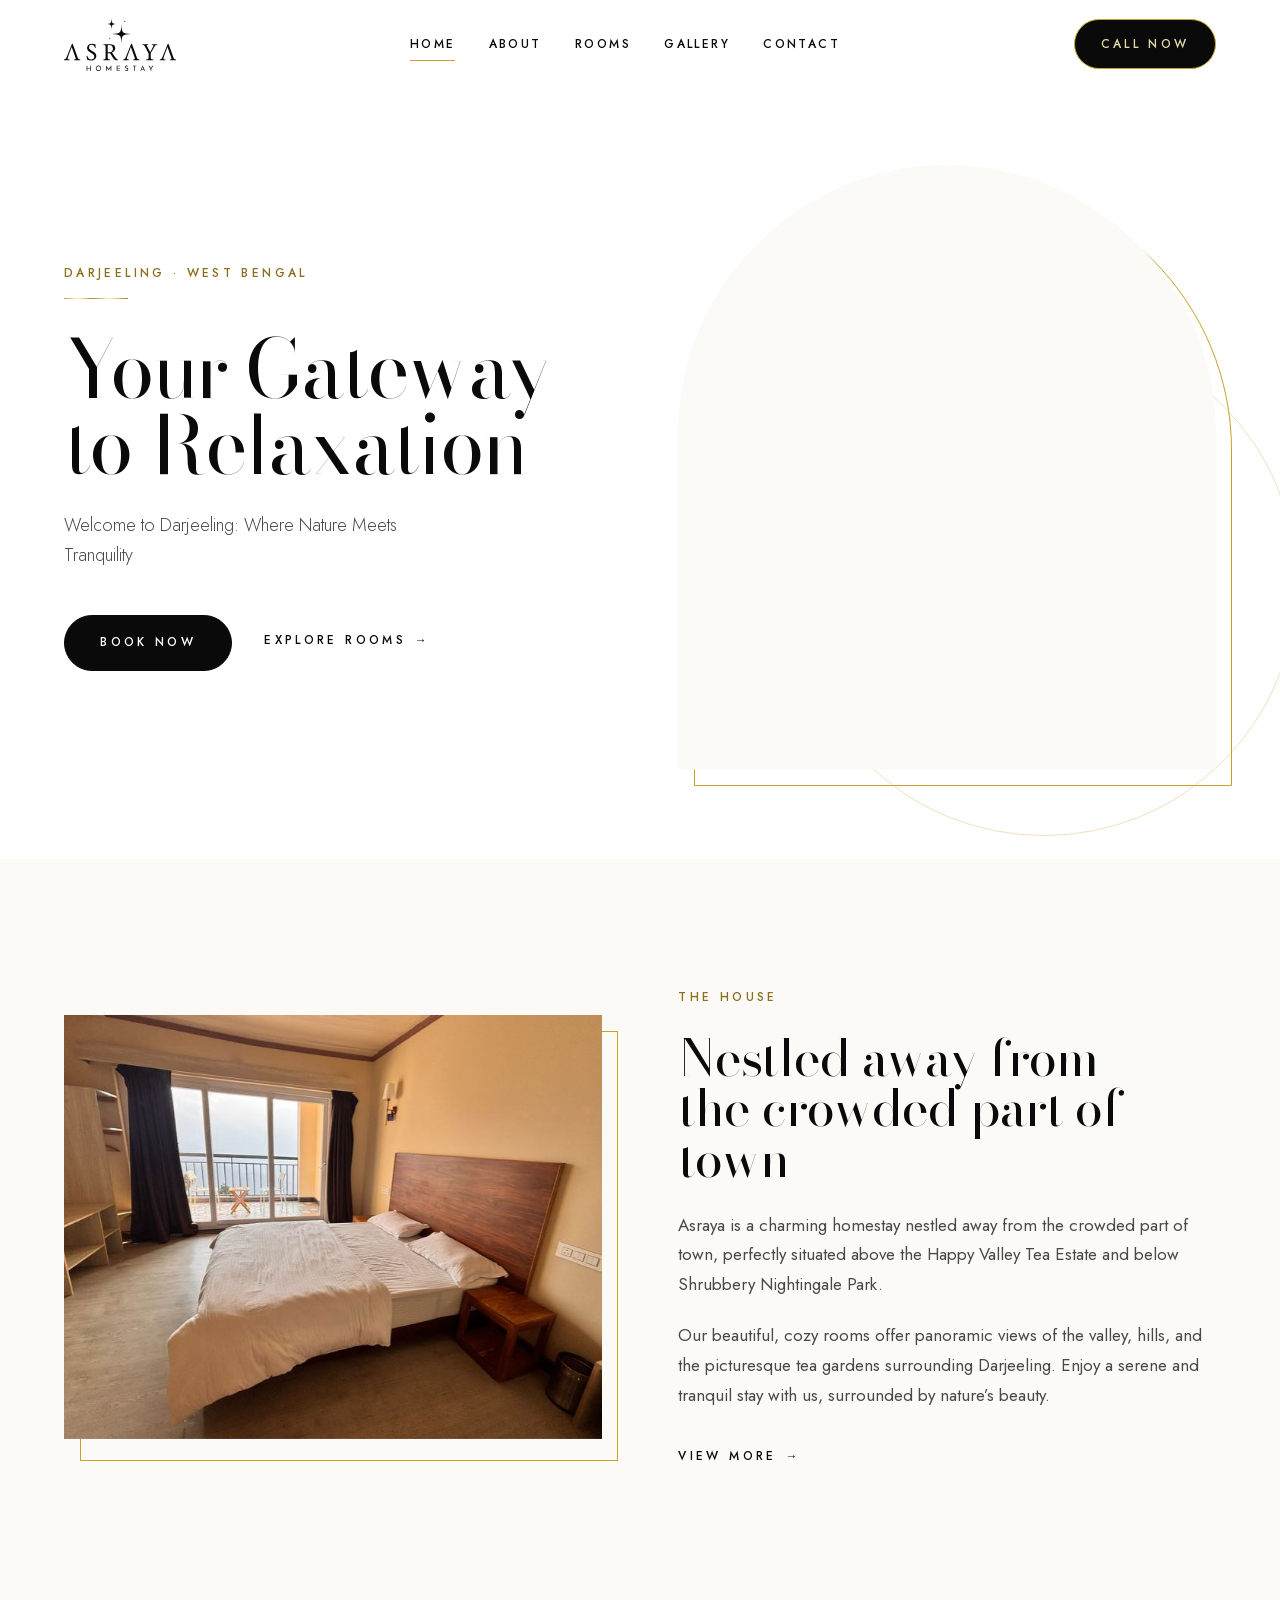
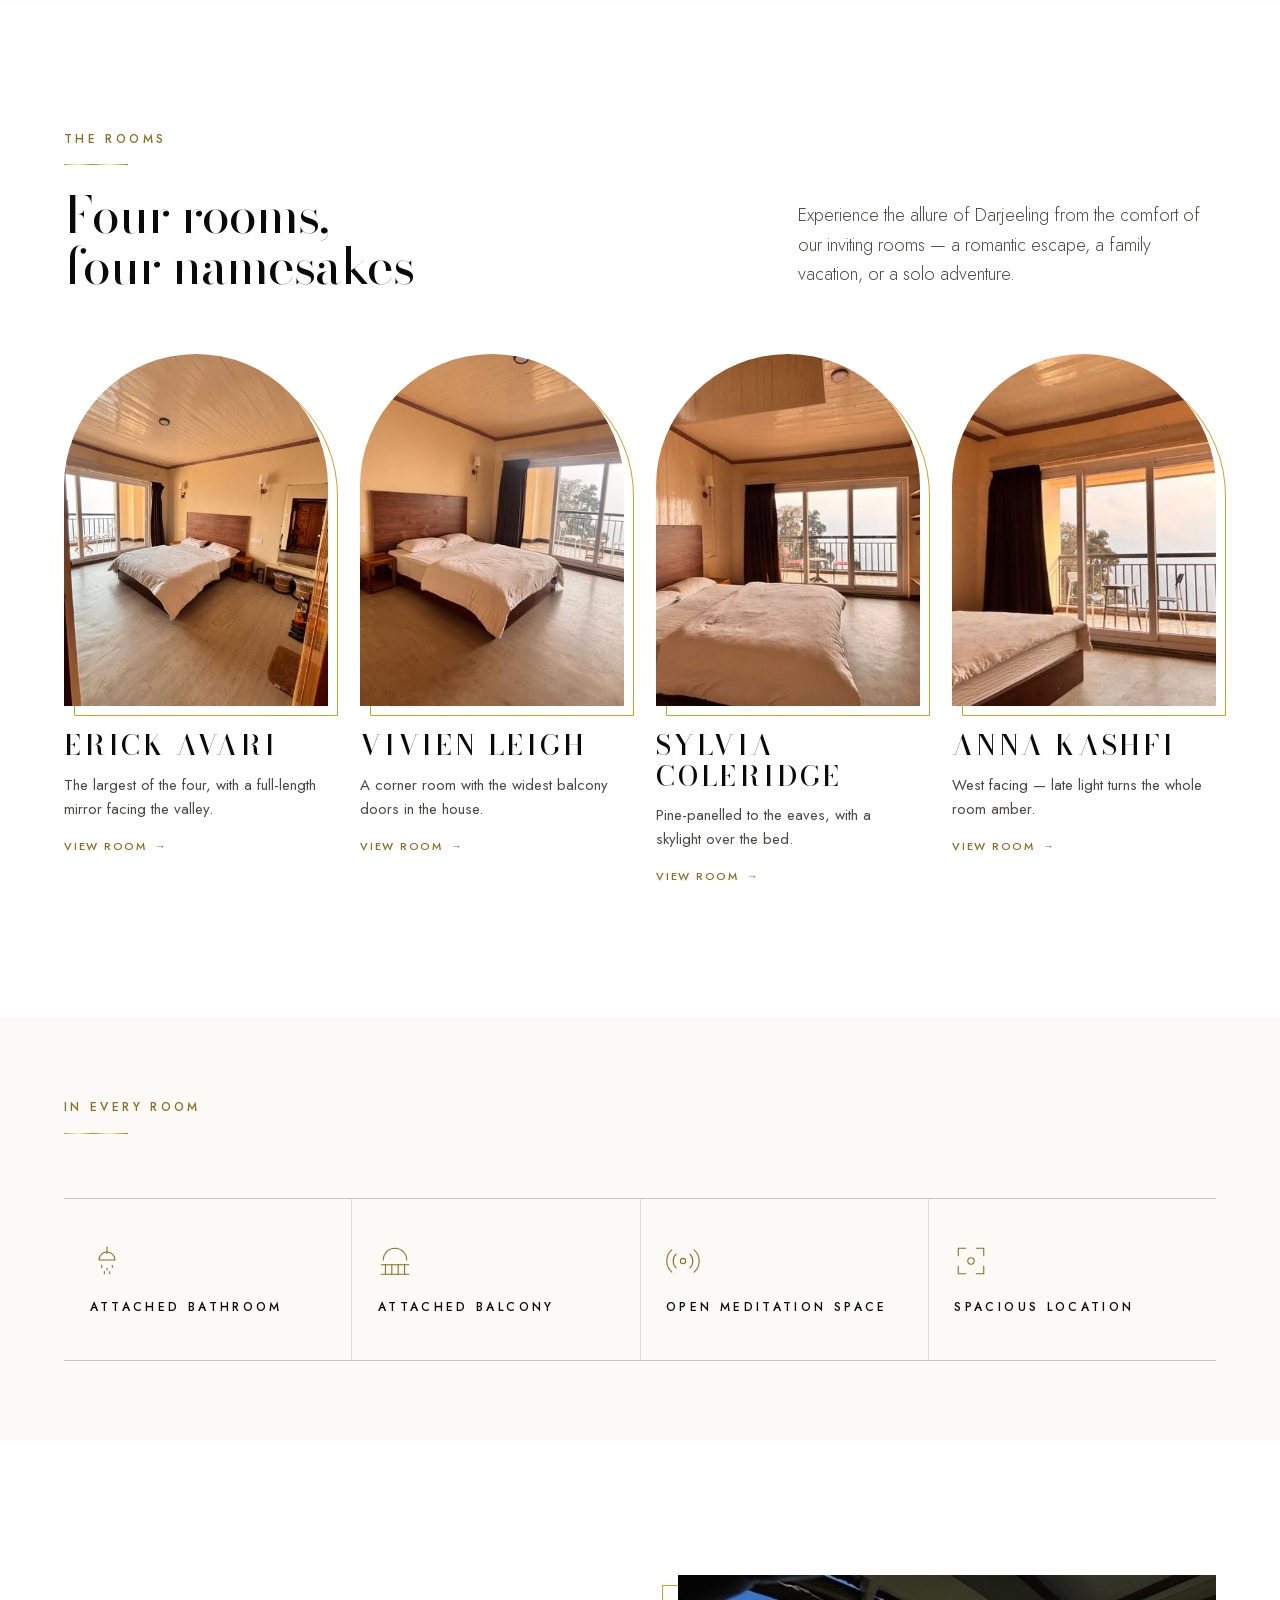
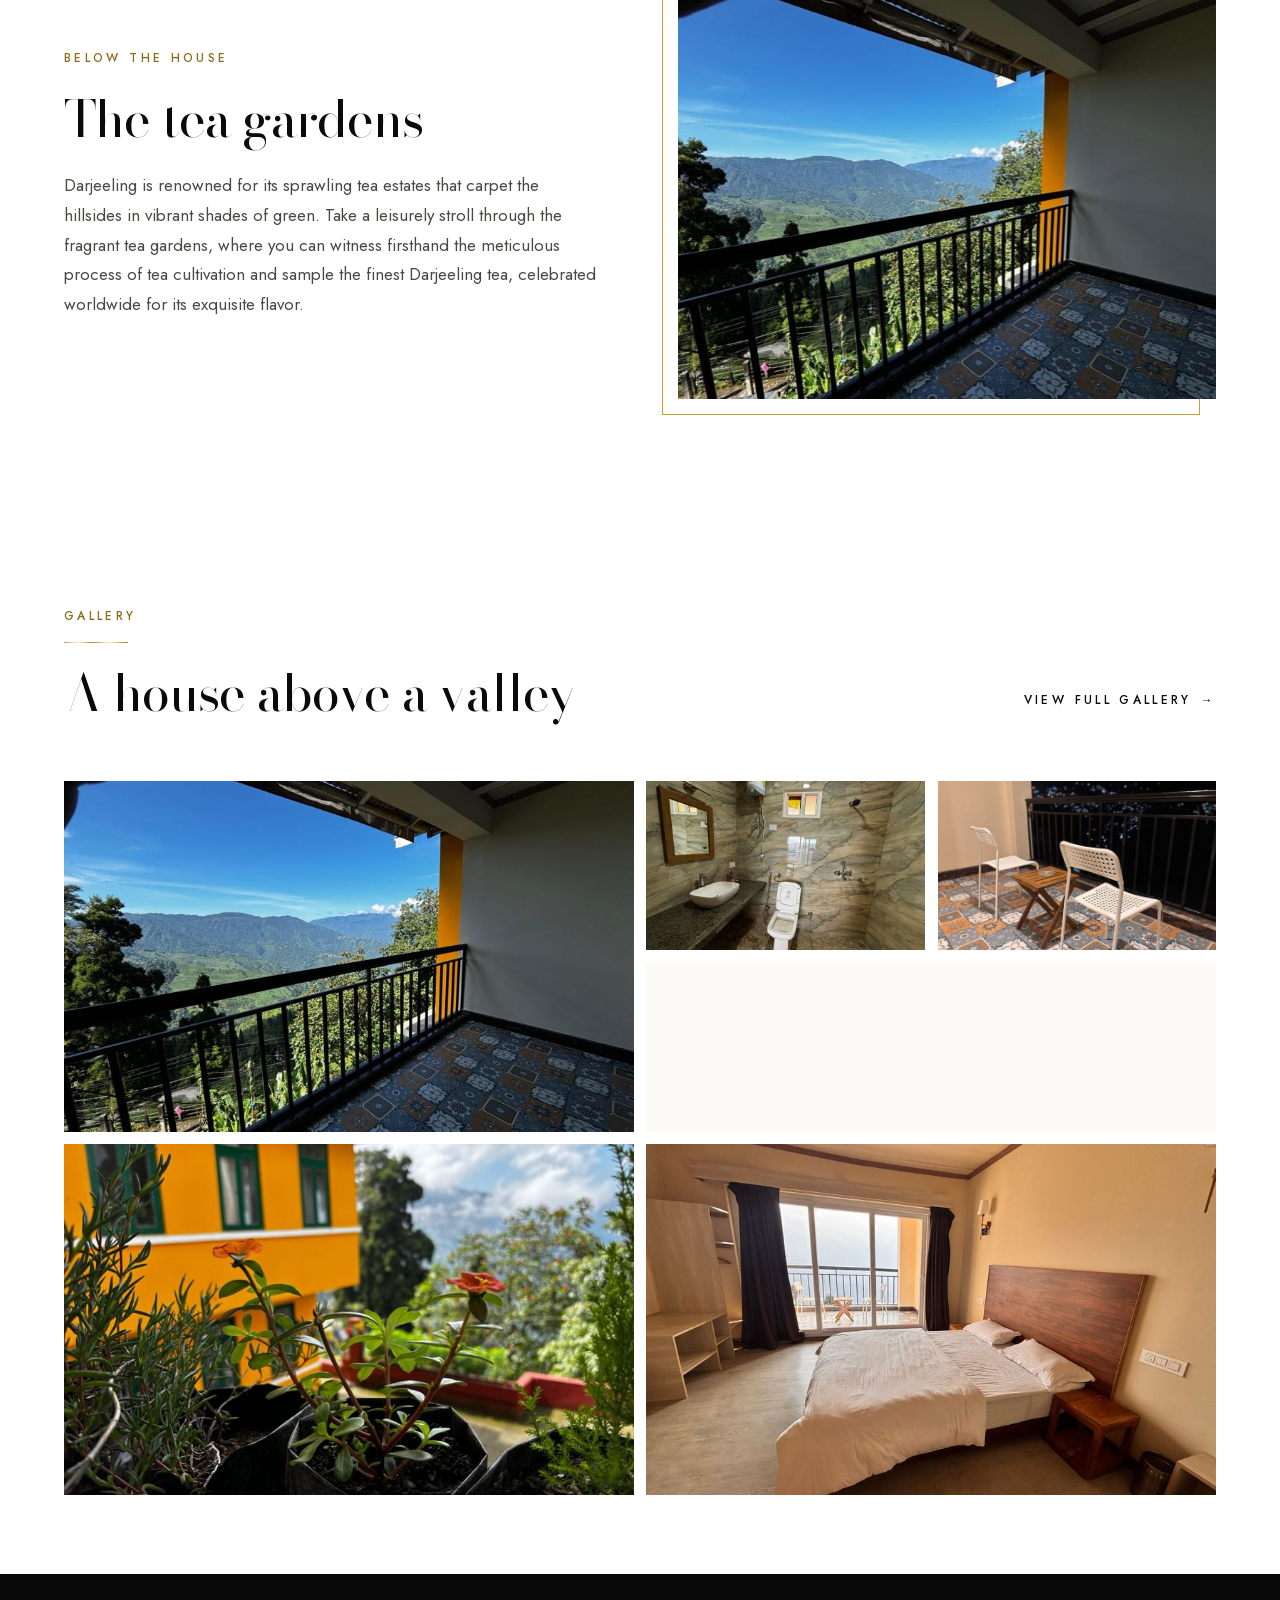
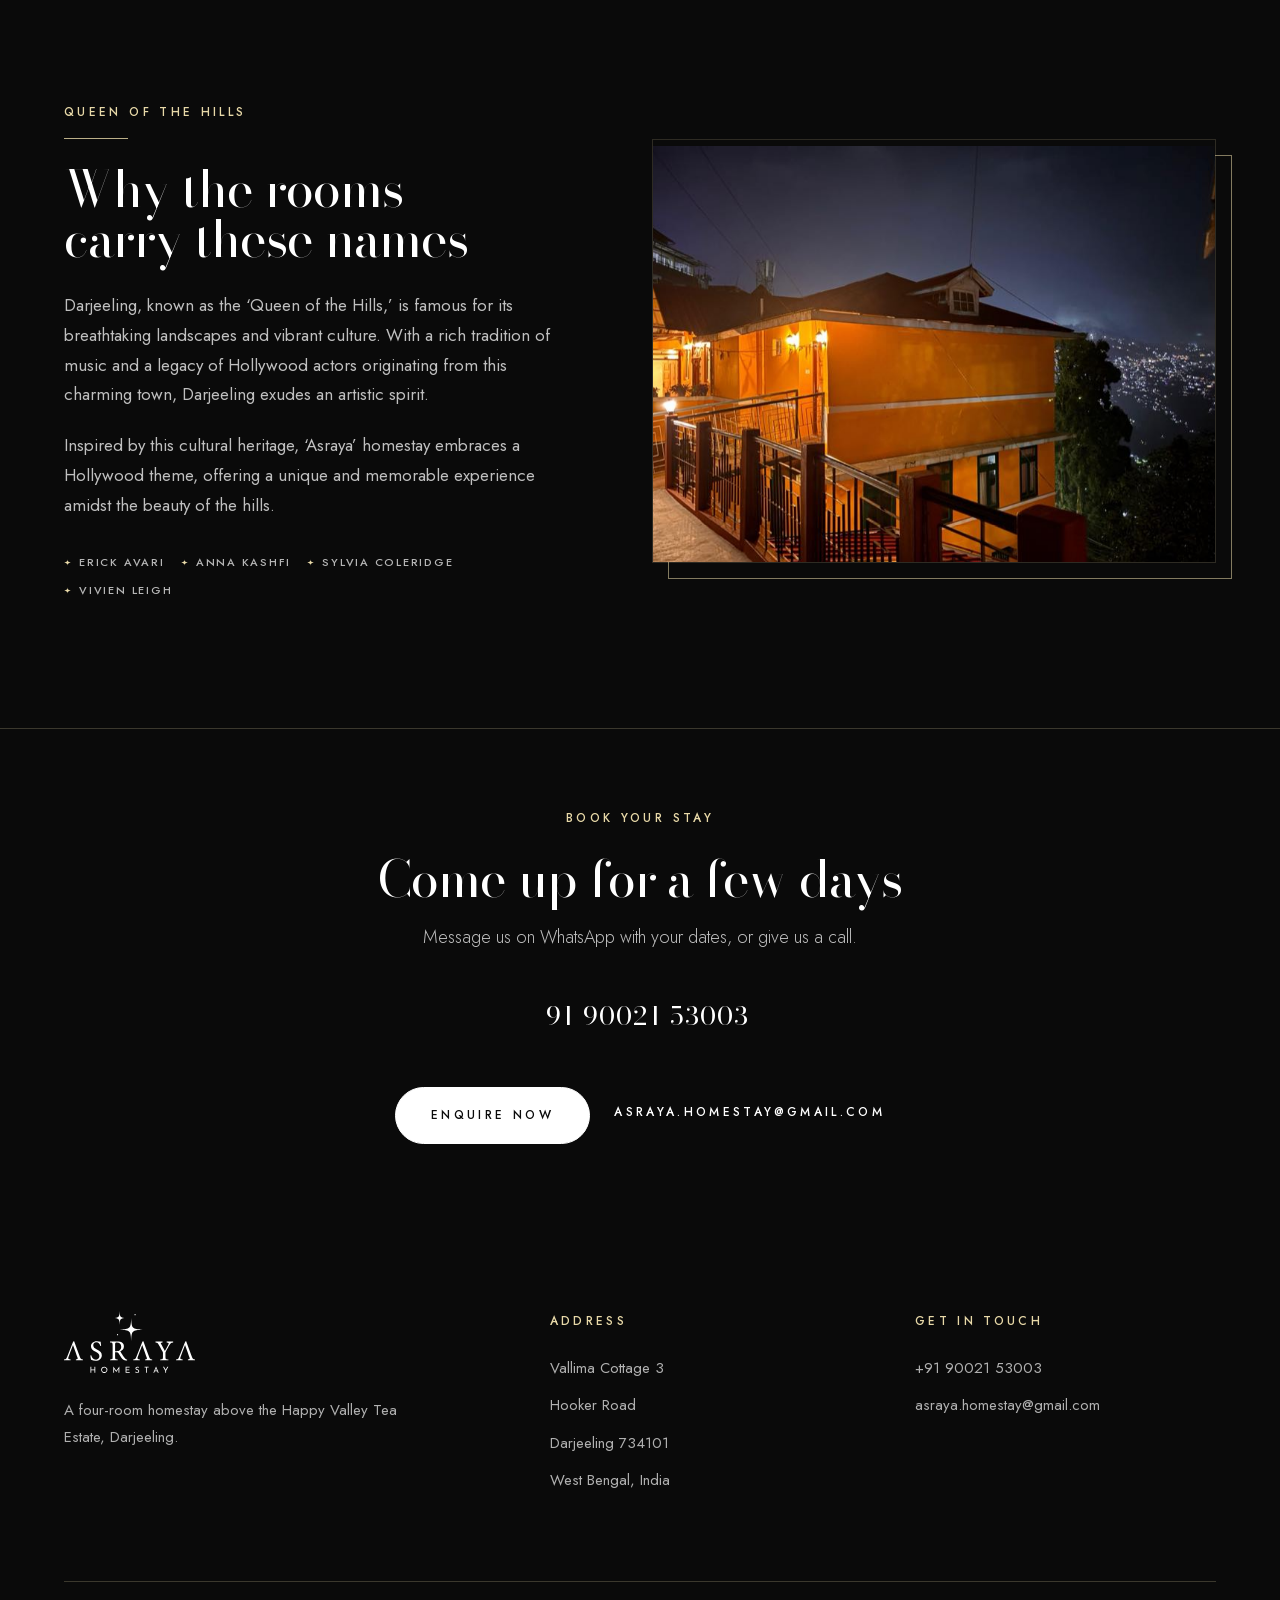
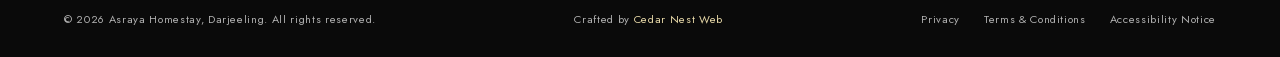
==== commit 669c2c4e: "Use one contact number, tighten the form, state room occupancy Contact number consolidated to +91 90" ====
--- a/index.html
+++ b/index.html
@@ -6,12 +6,12 @@
 
 <title>Asraya Homestay — Darjeeling | Above Happy Valley Tea Estate</title>
 <meta name="description" content="A four-room homestay above the Happy Valley Tea Estate in Darjeeling, with panoramic valley views, attached balconies and vegetarian home-cooked meals.">
-<link rel="canonical" href="https://paharlaya.github.io/Asraya-Homestay/">
+<link rel="canonical" href="https://asrayahomestay.com/">
 
 <meta property="og:type" content="website">
 <meta property="og:title" content="Asraya Homestay — Darjeeling">
 <meta property="og:description" content="A four-room homestay above the Happy Valley Tea Estate in Darjeeling, with panoramic valley views and attached balconies.">
-<meta property="og:image" content="https://paharlaya.github.io/Asraya-Homestay/assets/img/gallery/exterior-dusk.jpg">
+<meta property="og:image" content="https://asrayahomestay.com/assets/img/gallery/exterior-dusk.jpg">
 <meta name="twitter:card" content="summary_large_image">
 <meta name="theme-color" content="#0A0A0A">
 
@@ -47,7 +47,7 @@
     </nav>
 
     <div class="header__actions">
-      <a class="btn btn--call" href="tel:+919564827858">Call Now</a>
+      <a class="btn btn--call" href="tel:+919002153003">Call Now</a>
       <button class="burger" type="button" id="burger"
               aria-label="Open menu" aria-expanded="false" aria-controls="drawer">
         <span class="burger__box" aria-hidden="true"><span></span><span></span></span>
@@ -67,7 +67,7 @@
   </nav>
   <div class="drawer__foot">
     <span class="rule" style="width:180px" aria-hidden="true"><i class="star"></i></span>
-    <a class="btn btn--on-ink" href="tel:+919564827858">Call +91 95648 27858</a>
+    <a class="btn btn--on-ink" href="tel:+919002153003">Call +91 90021 53003</a>
   </div>
 </div>
 
@@ -430,13 +430,11 @@
         <span class="eyebrow">Book your stay</span>
         <h2 class="display display--h2 booking__title">Come up for a few days</h2>
         <p class="lead booking__sub">
-          Message us on WhatsApp with your dates, or call &mdash; we answer all three numbers.
+          Message us on WhatsApp with your dates, or give us a call.
         </p>
 
         <div class="booking__numbers">
-          <a class="booking__num" href="tel:+919564827858">+91 95648 27858</a>
           <a class="booking__num" href="tel:+919002153003">+91 90021 53003</a>
-          <a class="booking__num" href="tel:+917699183995">+91 76991 83995</a>
         </div>
 
         <div class="booking__cta">
@@ -477,9 +475,8 @@
       <div>
         <h2 class="footer__title">Get in touch</h2>
         <ul class="footer__list">
-          <li><a href="tel:+919564827858">+91 95648 27858</a></li>
           <li><a href="tel:+919002153003">+91 90021 53003</a></li>
-          <li><a href="tel:+917699183995">+91 76991 83995</a></li>
+          
           <li><a href="mailto:asraya.homestay@gmail.com">asraya.homestay@gmail.com</a></li>
         </ul>
       </div>
@@ -503,7 +500,7 @@
 
 <!-- ===== FLOATING WHATSAPP ============================================== -->
 <a class="wa" id="wa" data-visible="false"
-   href="https://wa.me/919564827858?text=Hello%20Asraya%20Homestay%2C%20I%27d%20like%20to%20enquire%20about%20a%20stay."
+   href="https://wa.me/919002153003?text=Hello%20Asraya%20Homestay%2C%20I%27d%20like%20to%20enquire%20about%20a%20stay."
    target="_blank" rel="noopener">
   <span class="wa__ring" aria-hidden="true"></span>
   <span class="wa__icon" aria-hidden="true">
@@ -520,10 +517,10 @@
   "@type": "LodgingBusiness",
   "name": "Asraya Homestay",
   "description": "A four-room homestay above the Happy Valley Tea Estate in Darjeeling, with panoramic valley views, attached balconies and vegetarian home-cooked meals.",
-  "url": "https://paharlaya.github.io/Asraya-Homestay/",
-  "image": "https://paharlaya.github.io/Asraya-Homestay/assets/img/gallery/exterior-dusk.jpg",
+  "url": "https://asrayahomestay.com/",
+  "image": "https://asrayahomestay.com/assets/img/gallery/exterior-dusk.jpg",
   "email": "asraya.homestay@gmail.com",
-  "telephone": ["+919564827858", "+919002153003", "+917699183995"],
+  "telephone": "+919002153003",
   "numberOfRooms": 4,
   "address": {
     "@type": "PostalAddress",
--- a/assets/css/style.css
+++ b/assets/css/style.css
@@ -1820,3 +1820,43 @@
   transition: background-size .4s var(--ease);
 }
 .footer__craft a:hover { background-size: 100% 1px; }
+
+
+/* ---- 14.4  Occupancy note -------------------------------------------------
+   Three guests is a hard limit per room, so it is stated on every room block
+   rather than buried in a policy page — it changes whether a family books.
+   ------------------------------------------------------------------------ */
+
+.note {
+  display: flex;
+  align-items: baseline;
+  gap: .75rem;
+  margin-top: 1.75rem;
+  padding: 1rem 1.25rem;
+  background: var(--bone);
+  border-left: 2px solid var(--gold);
+  font-size: var(--fs-small);
+  line-height: 1.65;
+  color: var(--ink-soft);
+}
+.note strong { color: var(--ink); font-weight: 500; }
+.note__star { font-size: .5rem; color: var(--gold-deep); position: relative; top: -.15em; }
+
+/* the note sits on bone in alternating sections, so flip it there */
+.section--bone .note { background: var(--white); }
+
+
+/* ---- 14.5  Field annotations ---------------------------------------------- */
+
+.field__opt,
+.field__hint {
+  margin-left: .5rem;
+  font-size: var(--fs-chip);
+  font-weight: 400;
+  letter-spacing: .04em;
+  text-transform: none;
+  color: rgba(74, 72, 68, .6);
+}
+
+/* a disabled placeholder option should read as a prompt, not a value */
+select.field__input:has(option[value=""]:checked) { color: rgba(74, 72, 68, .55); }
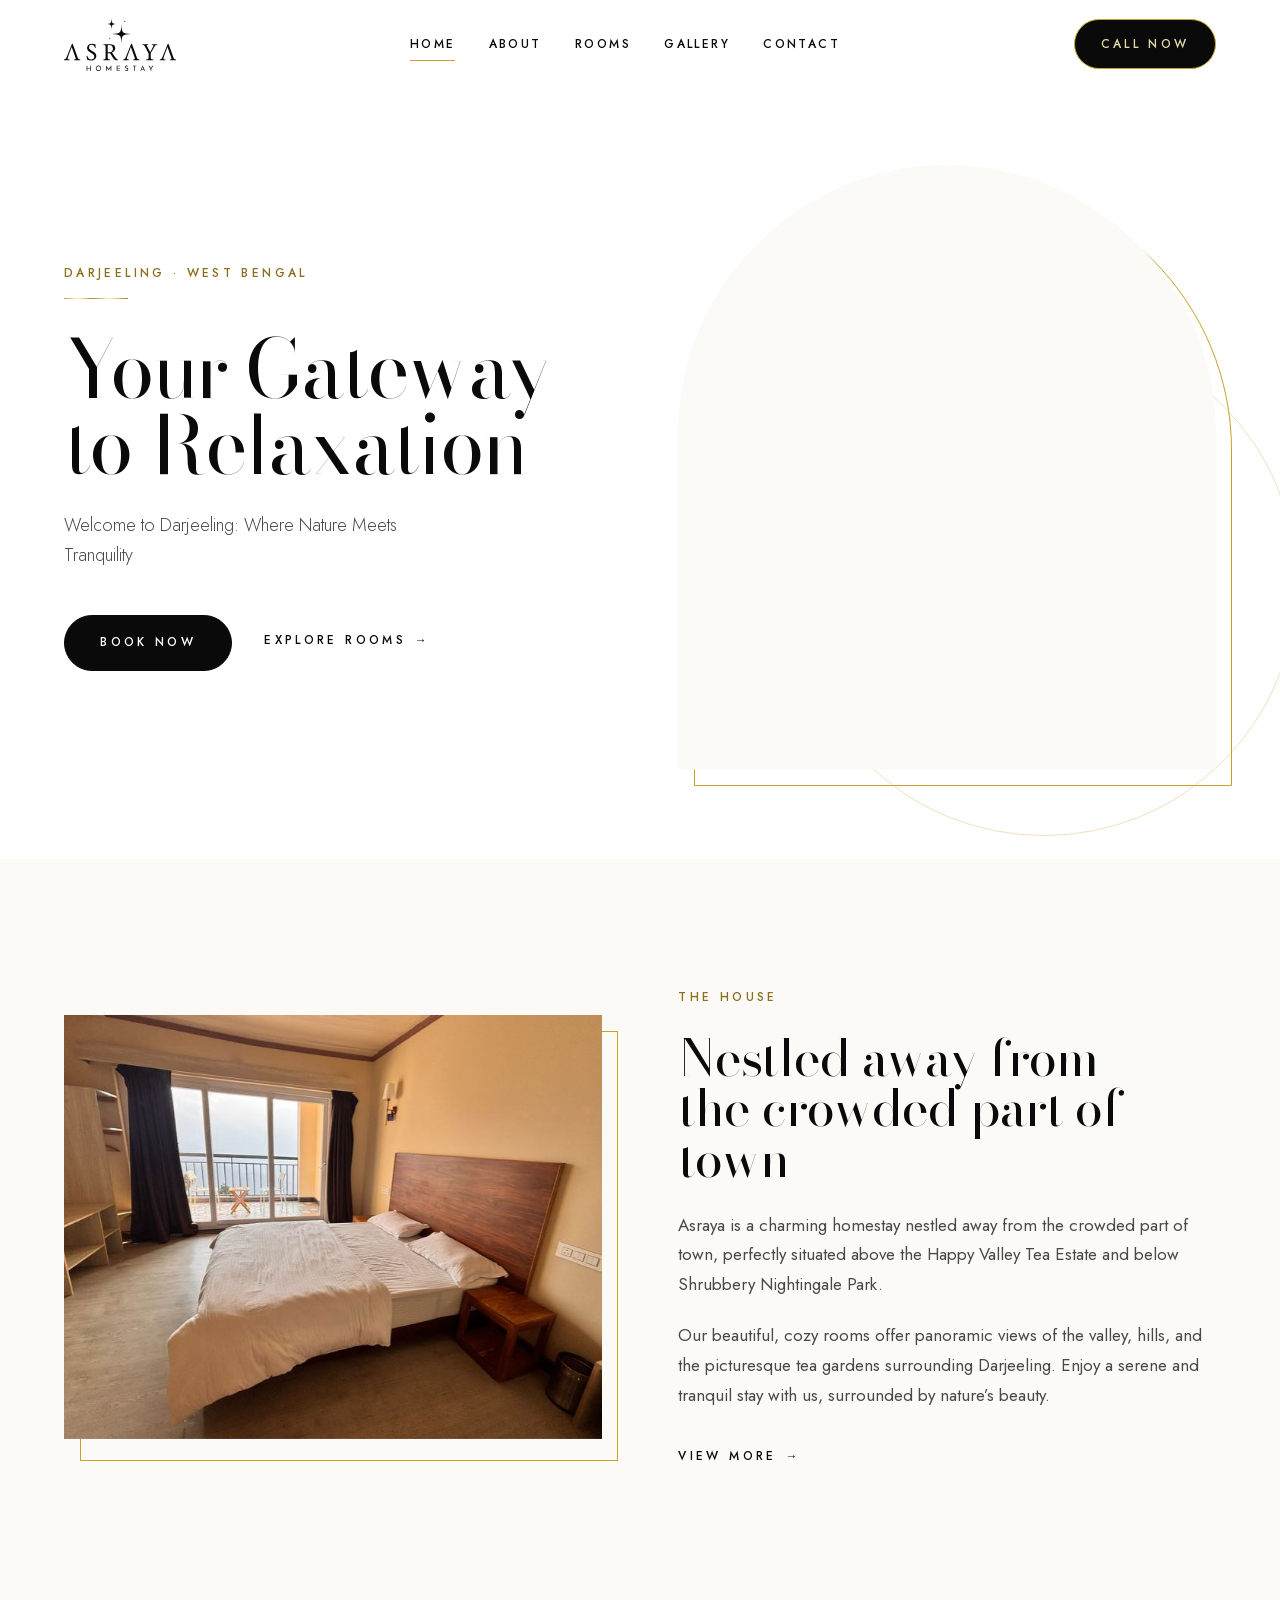
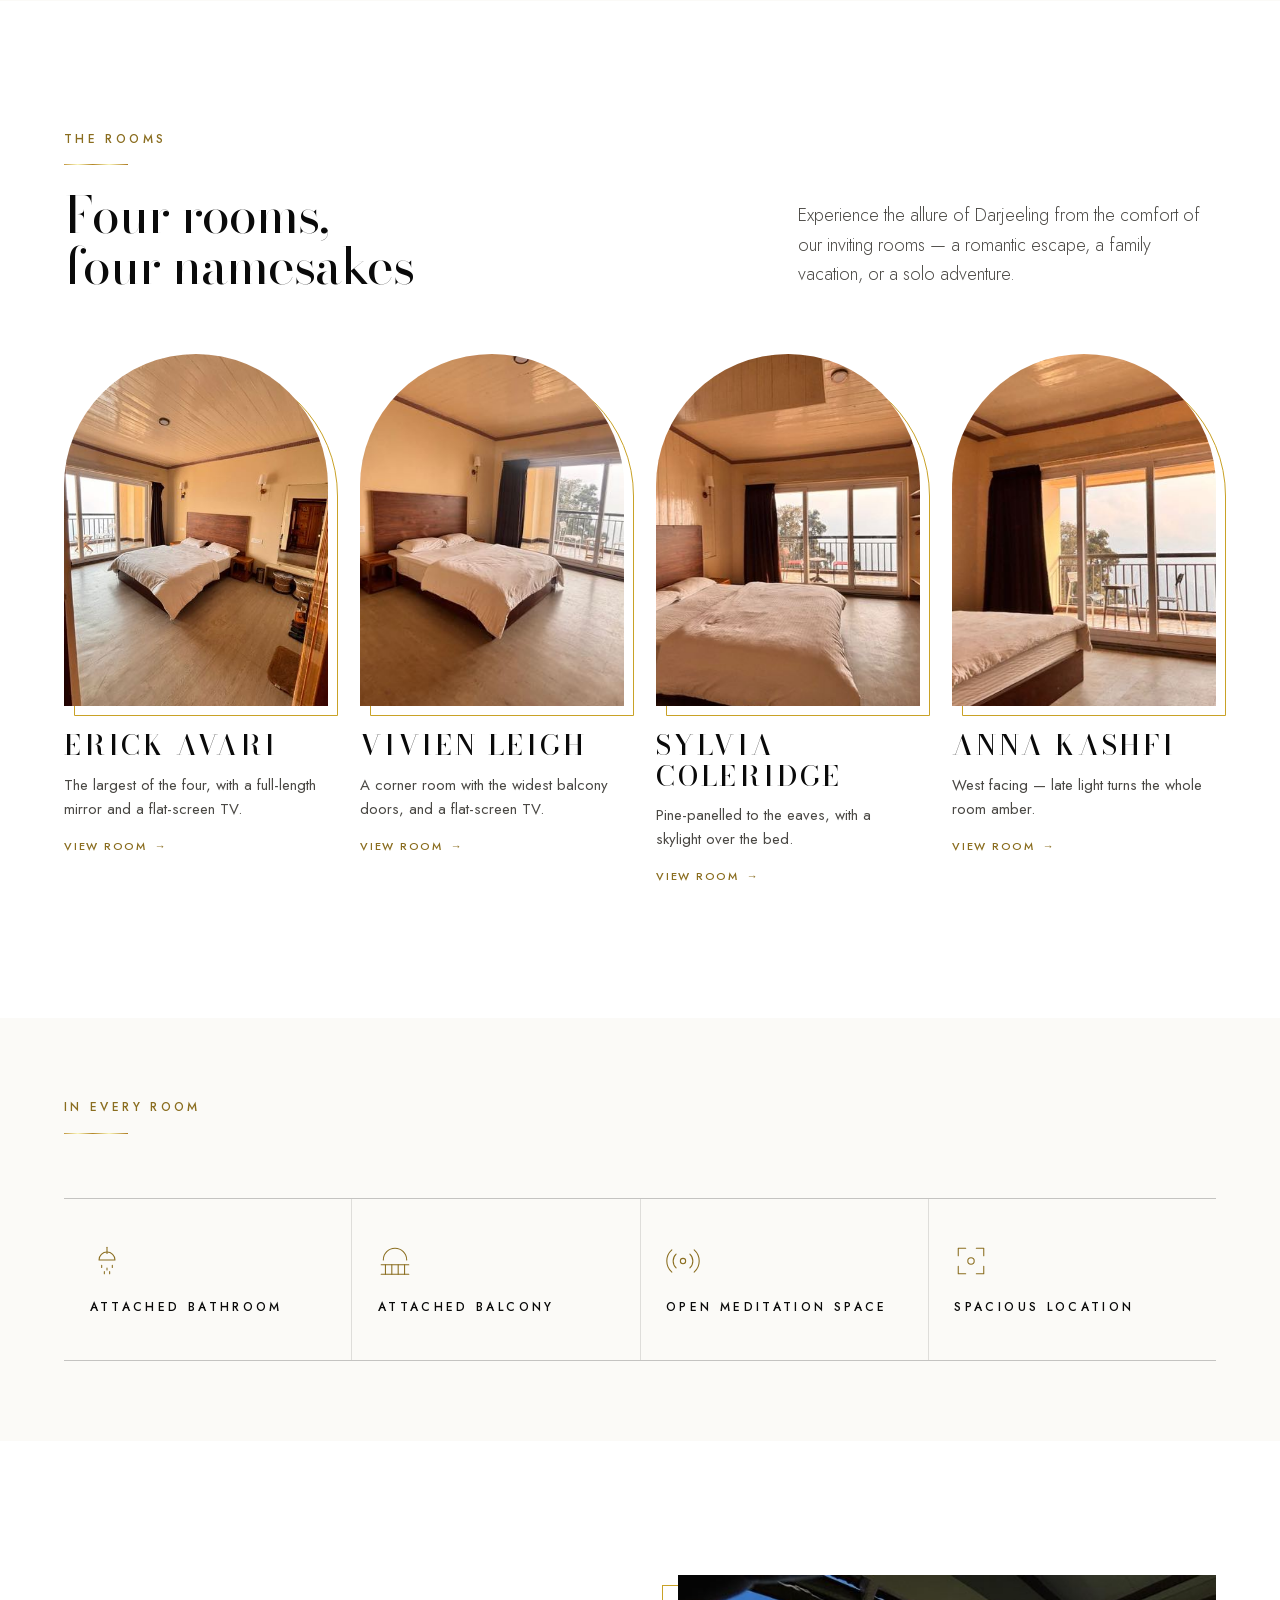
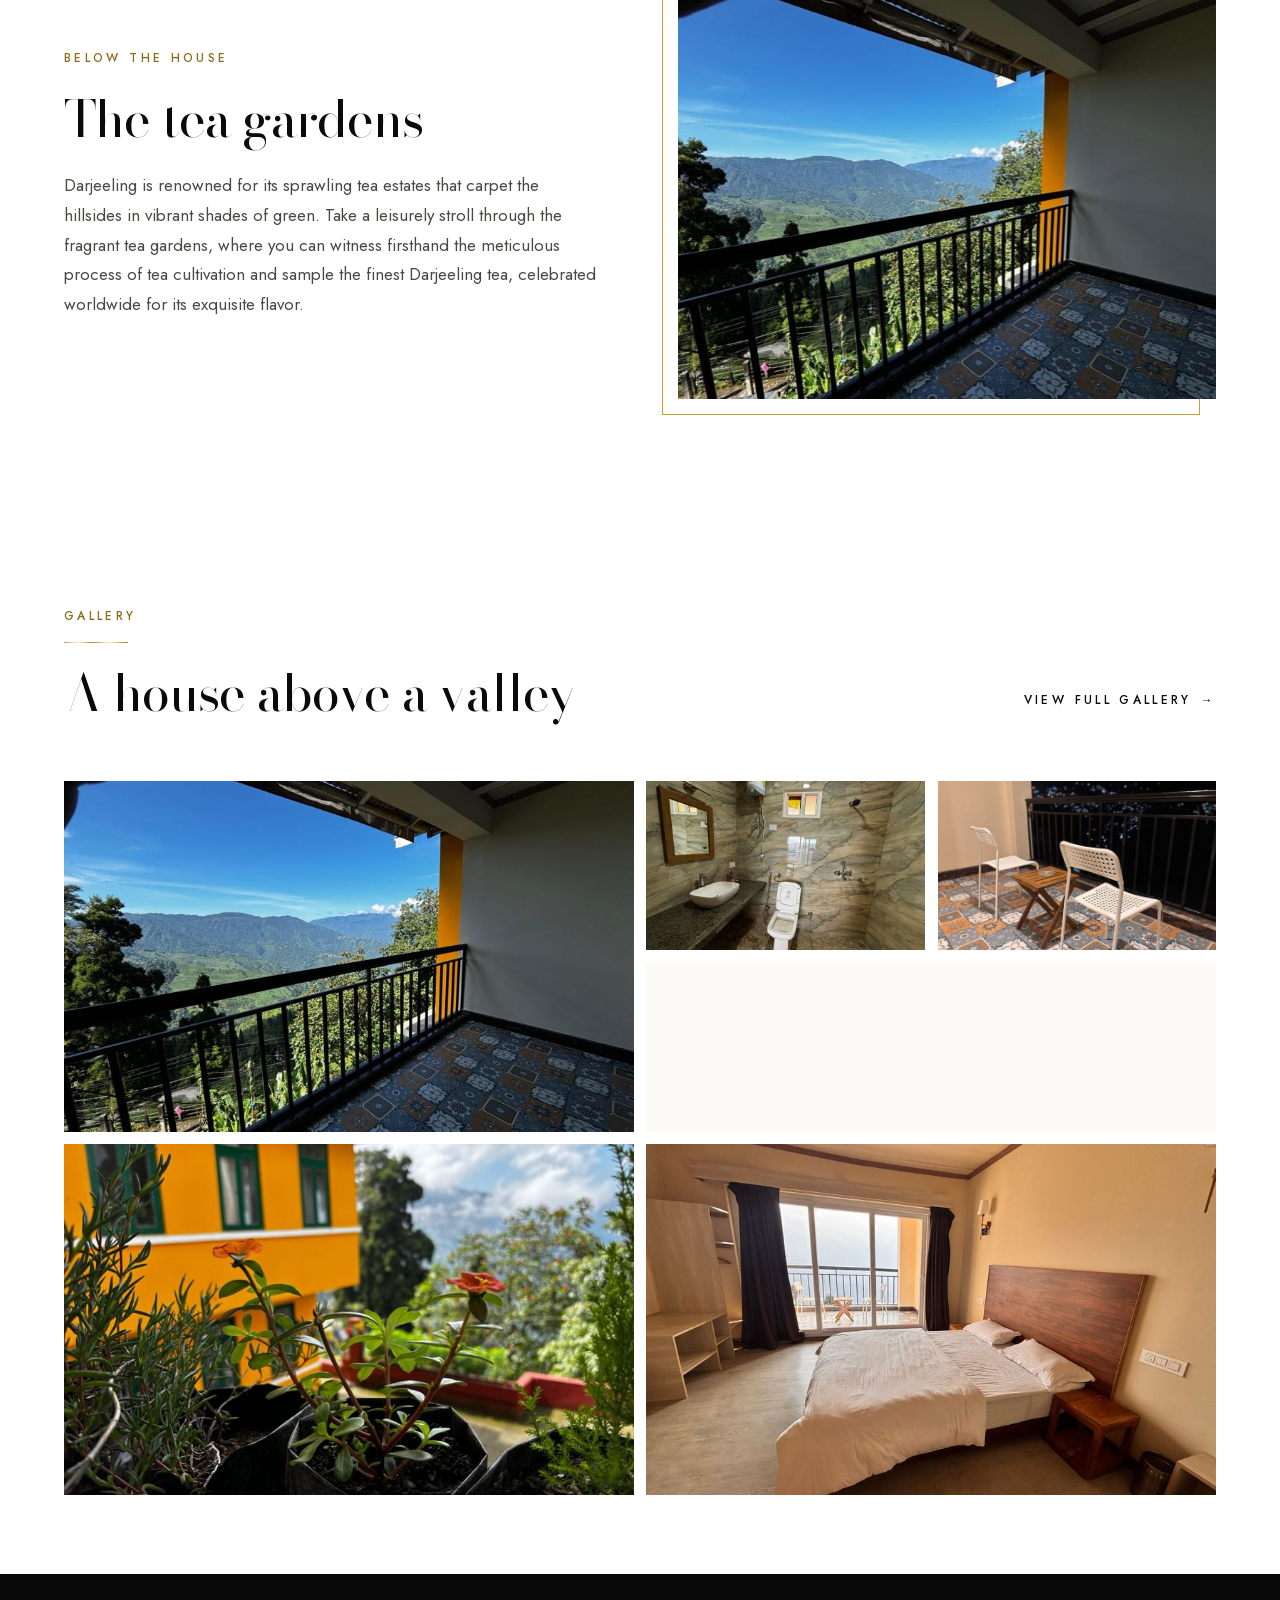
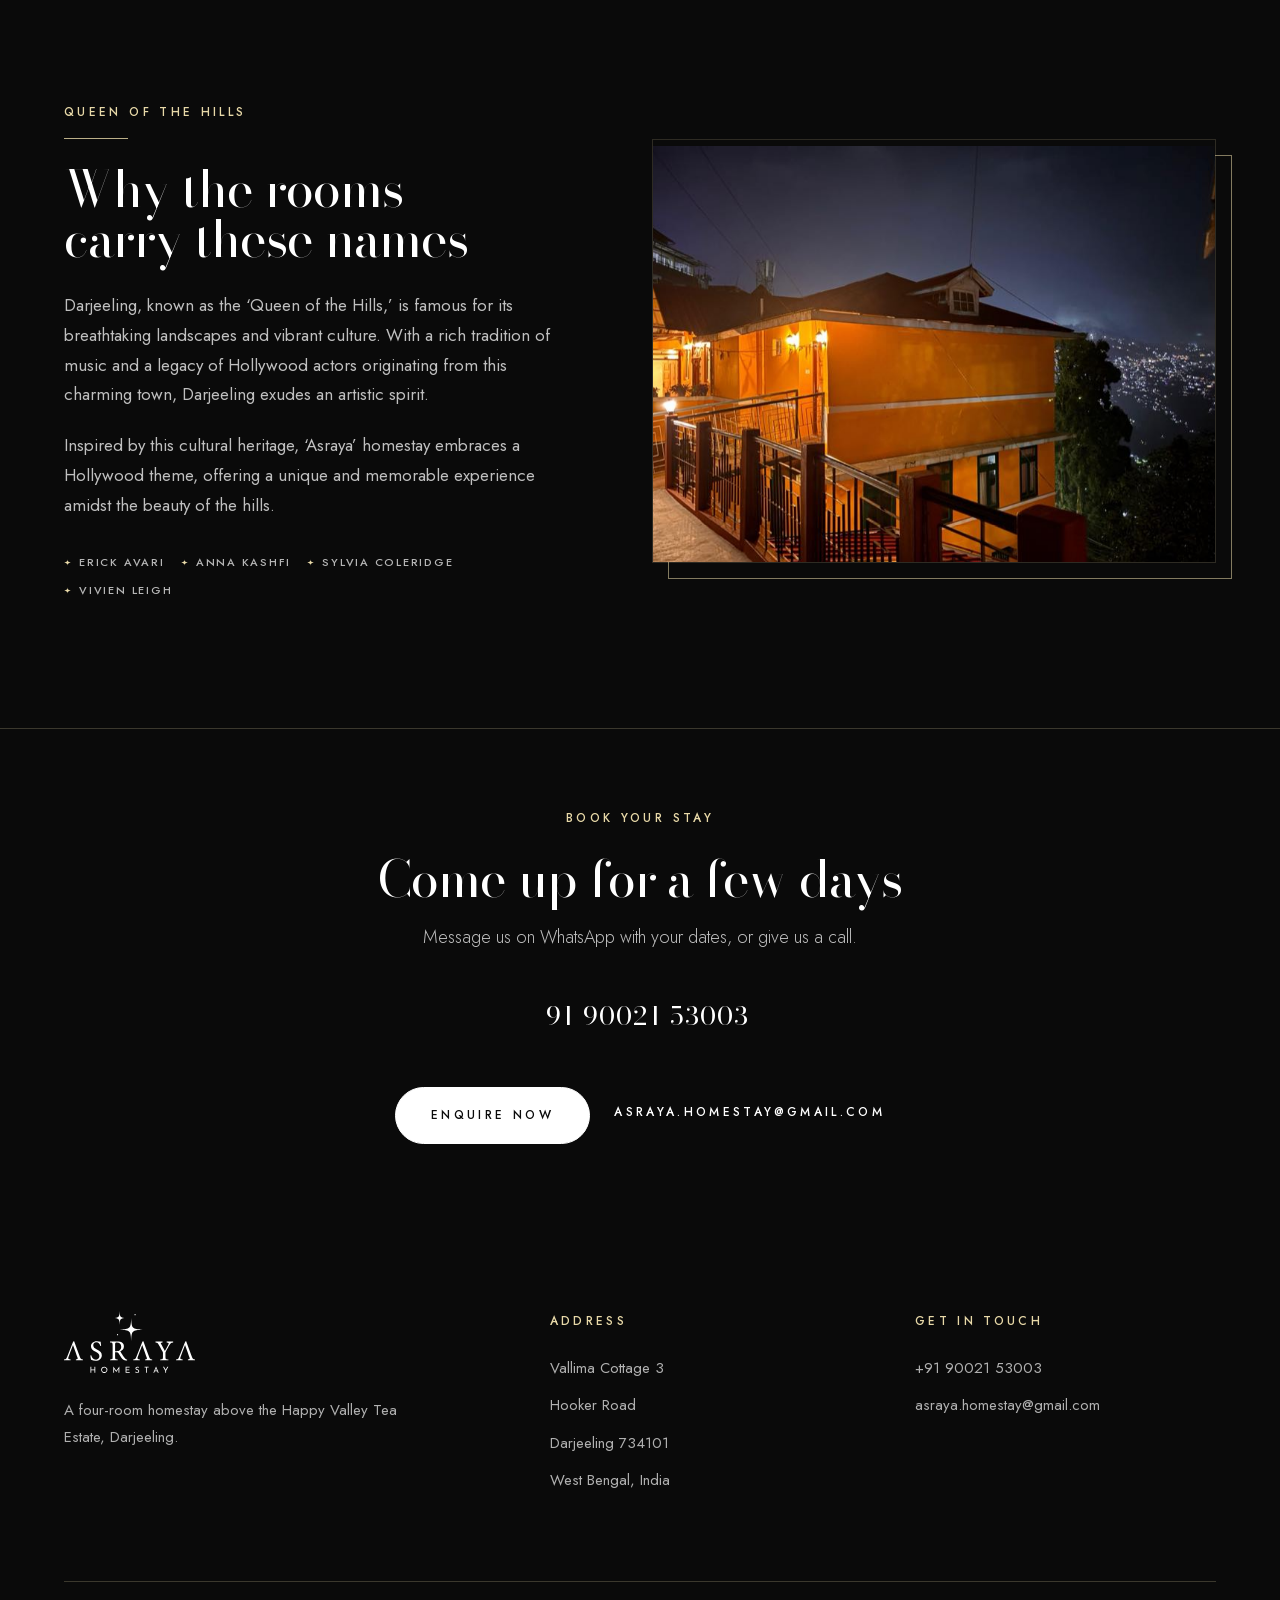
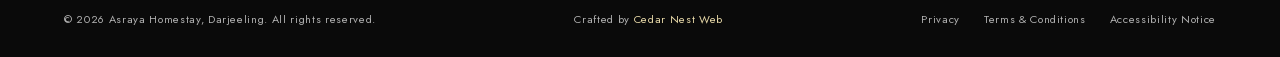
==== commit 0235efcb: "Note the flat-screen TV in Erick Avari and Vivien Leigh Only two of the four rooms have a television" ====
--- a/index.html
+++ b/index.html
@@ -181,7 +181,7 @@
             </div>
           </figure>
           <h3 class="rcard__name">Erick Avari</h3>
-          <p class="rcard__note">The largest of the four, with a full-length mirror facing the valley.</p>
+          <p class="rcard__note">The largest of the four, with a full-length mirror and a flat-screen TV.</p>
           <span class="rcard__more">View room <span aria-hidden="true">&rarr;</span></span>
         </a>
 
@@ -197,7 +197,7 @@
             </div>
           </figure>
           <h3 class="rcard__name">Vivien Leigh</h3>
-          <p class="rcard__note">A corner room with the widest balcony doors in the house.</p>
+          <p class="rcard__note">A corner room with the widest balcony doors, and a flat-screen TV.</p>
           <span class="rcard__more">View room <span aria-hidden="true">&rarr;</span></span>
         </a>
 
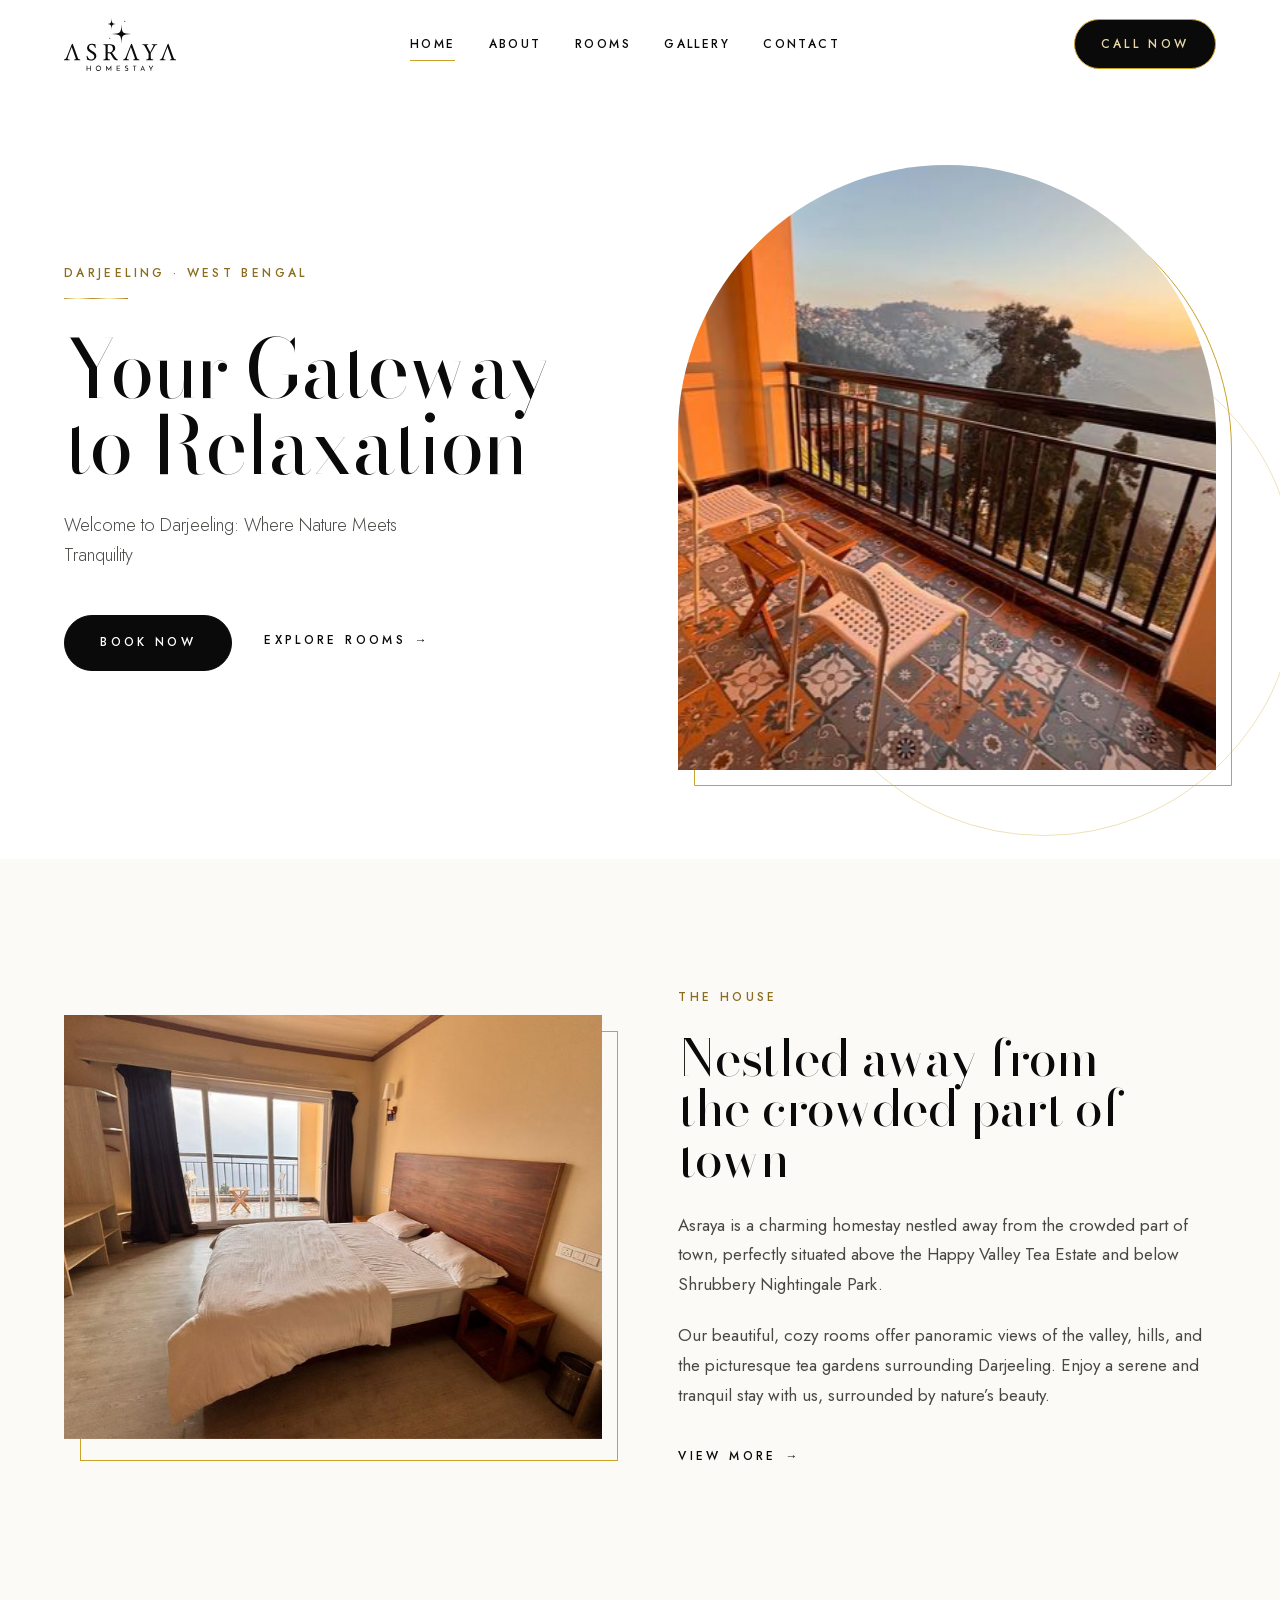
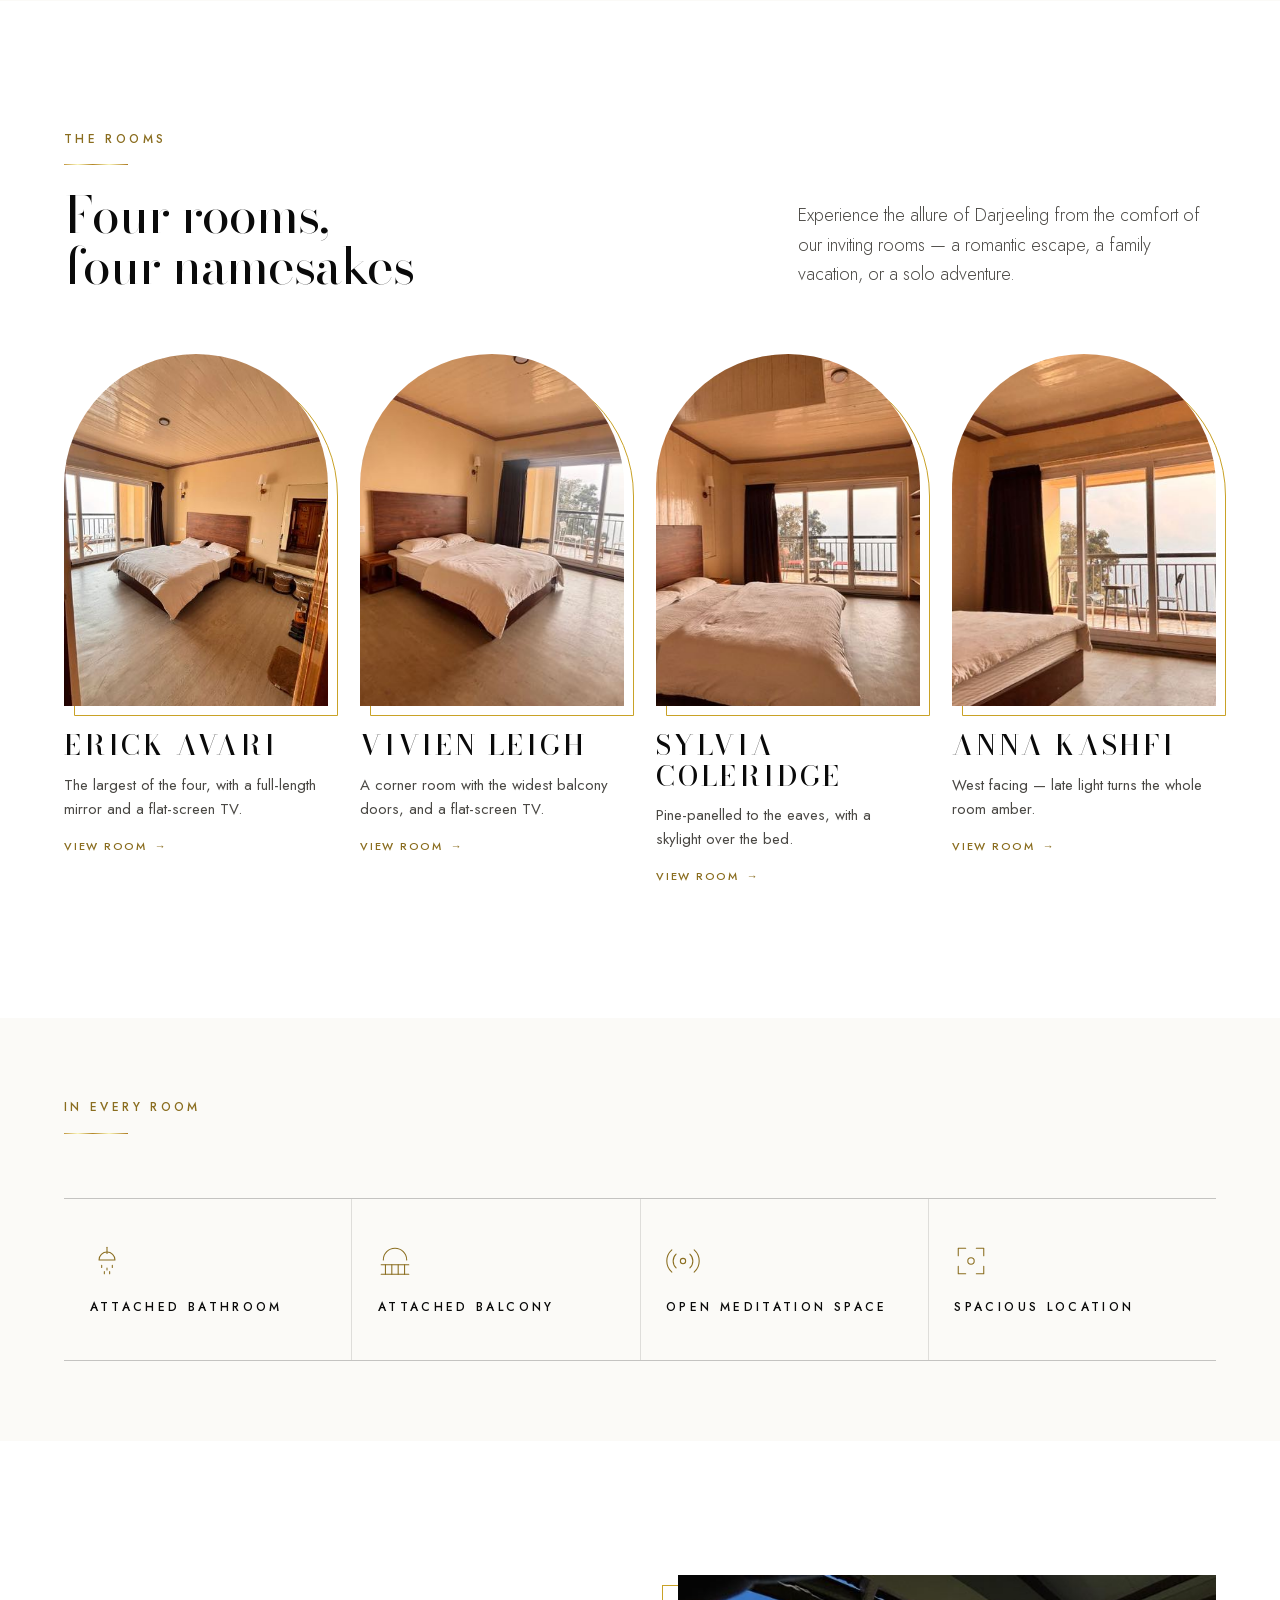
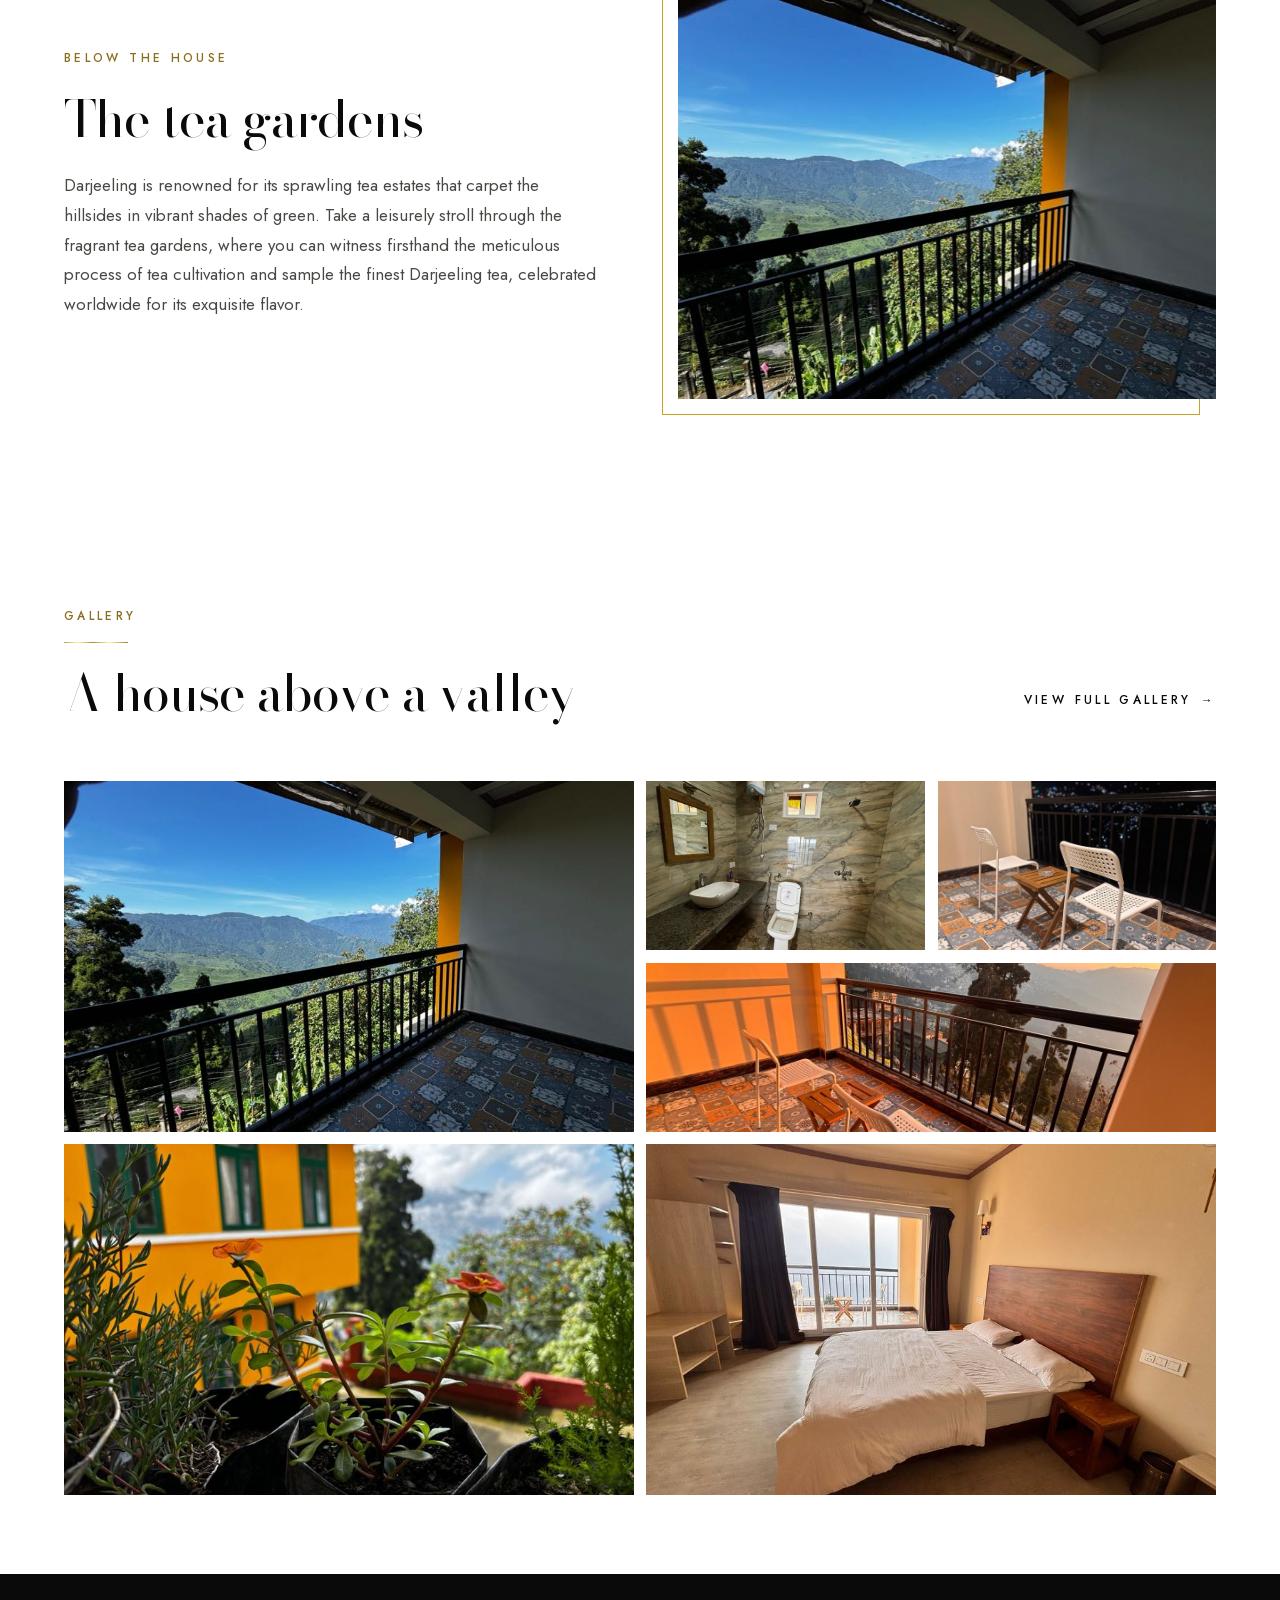
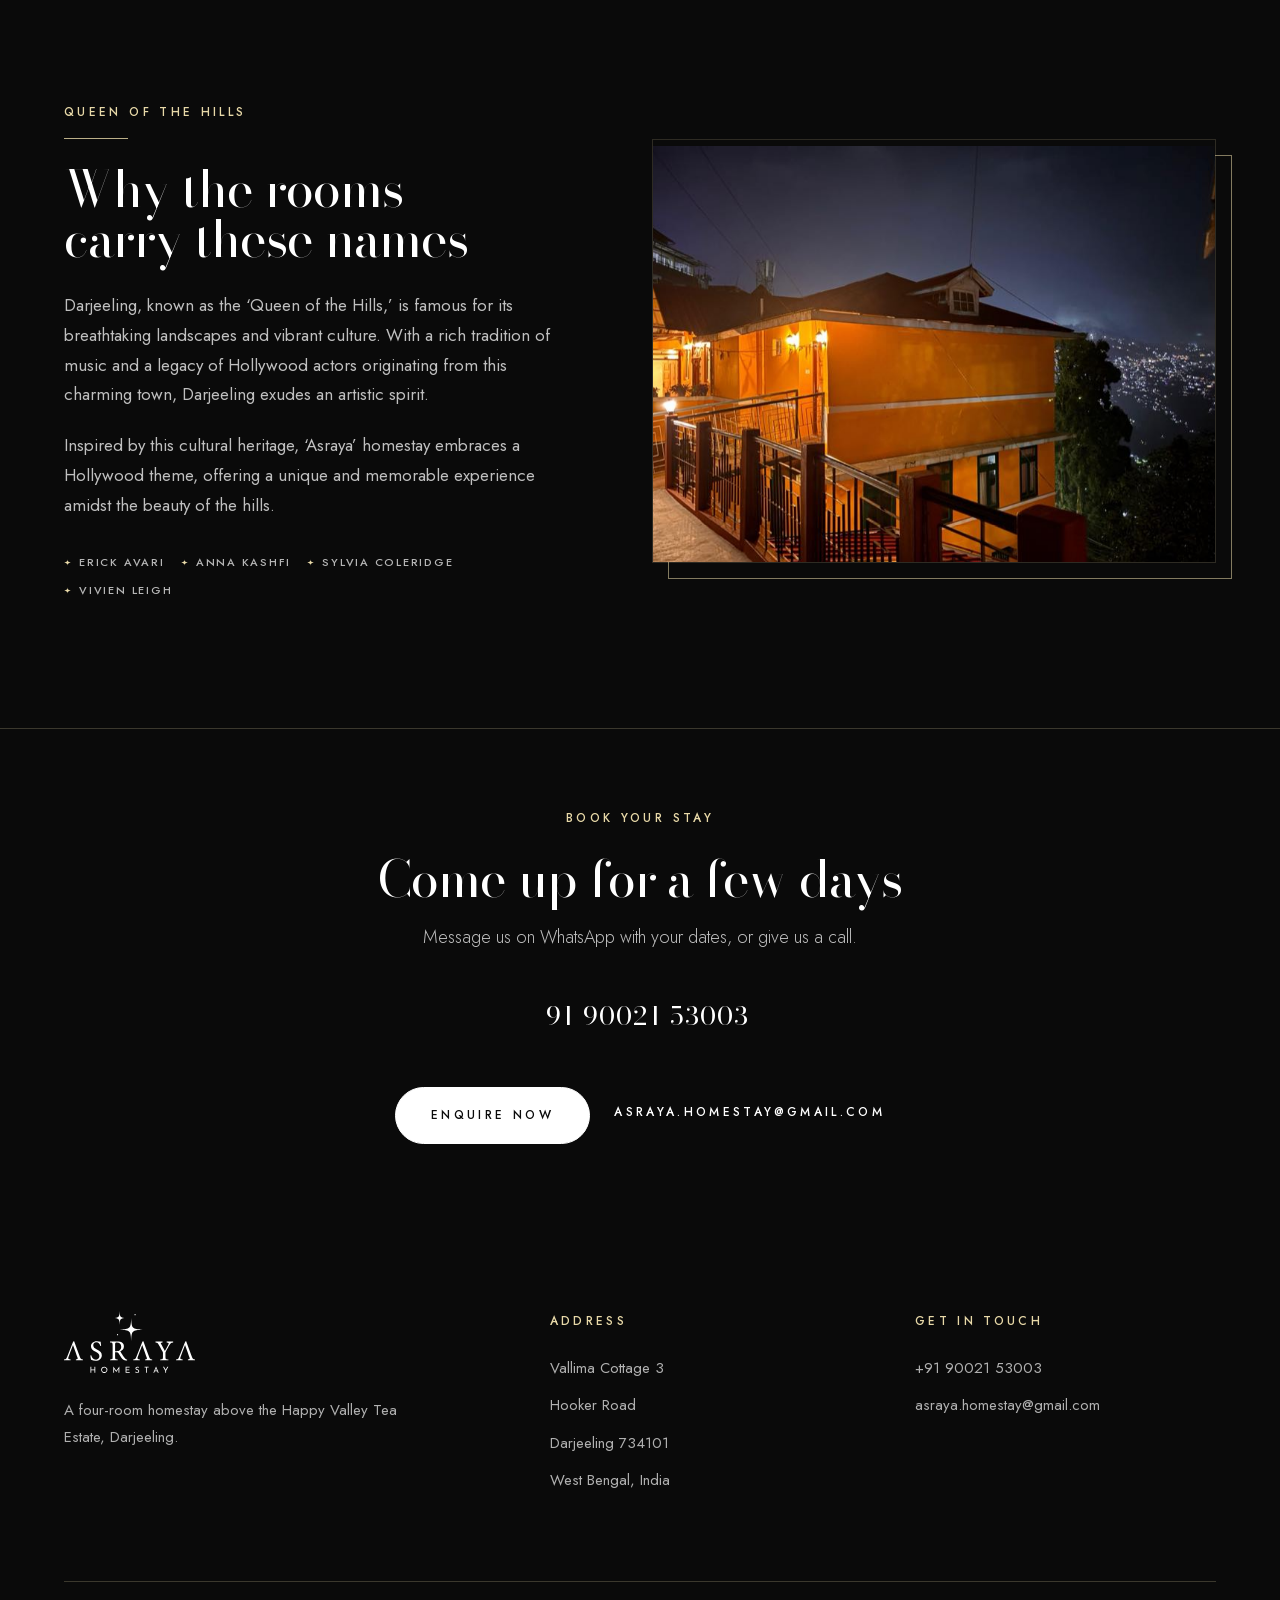
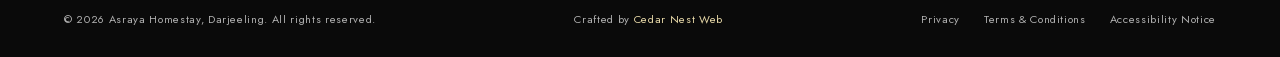
==== commit 4627eb74: "Send the floating button to the enquiry form, not a blank chat Opening WhatsApp directly produced a " ====
--- a/index.html
+++ b/index.html
@@ -500,14 +500,13 @@
 
 <!-- ===== FLOATING WHATSAPP ============================================== -->
 <a class="wa" id="wa" data-visible="false"
-   href="https://wa.me/919002153003?text=Hello%20Asraya%20Homestay%2C%20I%27d%20like%20to%20enquire%20about%20a%20stay."
-   target="_blank" rel="noopener">
+   href="./contact.html#get-in-touch">
   <span class="wa__ring" aria-hidden="true"></span>
   <span class="wa__icon" aria-hidden="true">
     <svg viewBox="0 0 24 24"><path d="M17.47 14.38c-.3-.15-1.76-.87-2.03-.97-.27-.1-.47-.15-.67.15-.2.3-.77.96-.94 1.16-.17.2-.35.22-.65.07-.3-.15-1.25-.46-2.39-1.47-.88-.79-1.48-1.76-1.65-2.06-.17-.3-.02-.46.13-.61.13-.13.3-.35.45-.52.15-.17.2-.3.3-.5.1-.2.05-.37-.02-.52-.08-.15-.67-1.61-.92-2.21-.24-.58-.49-.5-.67-.51h-.57c-.2 0-.52.07-.79.37-.27.3-1.04 1.01-1.04 2.48s1.06 2.87 1.21 3.07c.15.2 2.1 3.2 5.08 4.49.71.3 1.26.49 1.69.63.71.22 1.36.19 1.87.12.57-.09 1.76-.72 2.01-1.41.25-.7.25-1.29.17-1.42-.07-.13-.27-.2-.57-.35zM12.04 21.5h-.01a9.44 9.44 0 0 1-4.8-1.32l-.34-.2-3.57.94.95-3.48-.22-.36a9.42 9.42 0 0 1-1.44-5.03c0-5.2 4.24-9.44 9.45-9.44 2.52 0 4.89.99 6.67 2.77a9.38 9.38 0 0 1 2.76 6.68c0 5.2-4.24 9.44-9.45 9.44zM20.5 3.49A11.36 11.36 0 0 0 12.04 0C5.77 0 .67 5.1.67 11.37c0 2 .52 3.95 1.52 5.67L.57 24l7.1-1.86a11.34 11.34 0 0 0 5.42 1.38h.01c6.26 0 11.36-5.1 11.36-11.37 0-3.04-1.18-5.89-3.33-8.04z"/></svg>
   </span>
-  <span class="wa__label">Chat with us</span>
-  <span class="sr-only">Chat with Asraya Homestay on WhatsApp (opens in a new tab)</span>
+  <span class="wa__label">Book on WhatsApp</span>
+  <span class="sr-only">Go to the booking enquiry form, which sends your details to us on WhatsApp</span>
 </a>
 
 
